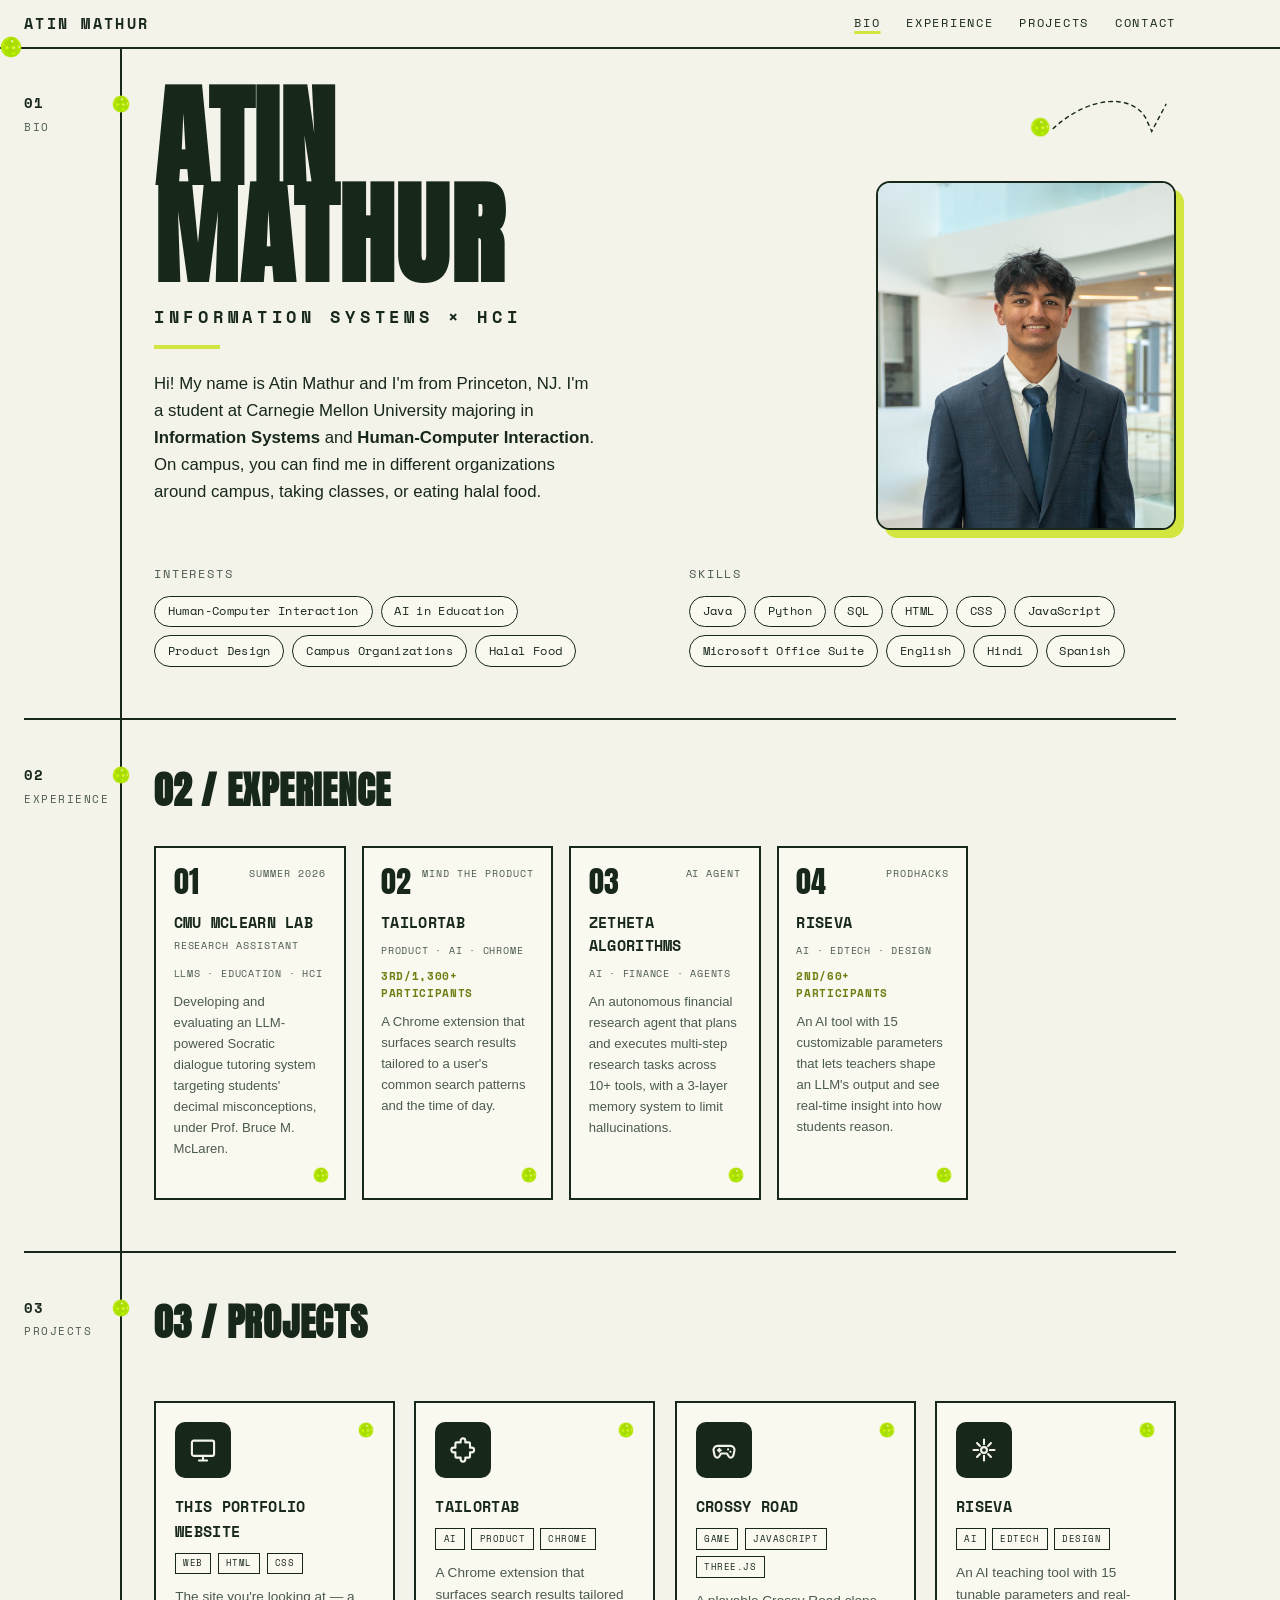
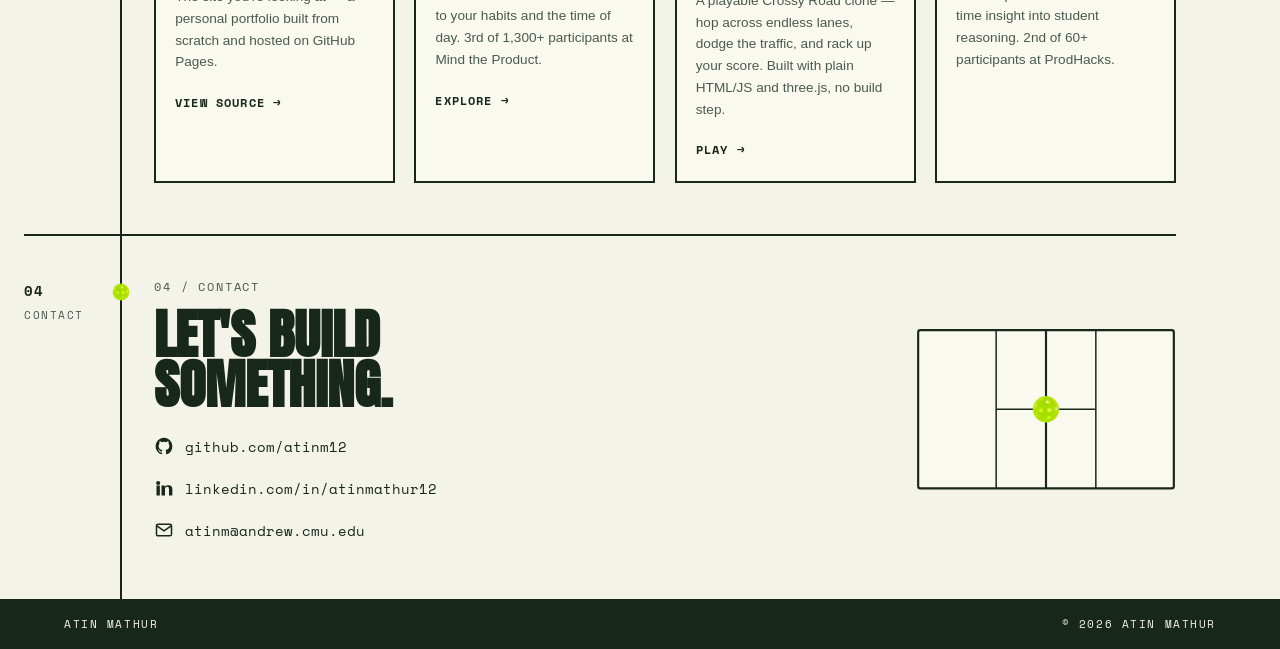
==== index.html @ fd349121 "Add Crossy Road game and link from portfolio Co-Authored-By: Claude Opus 4.8 <noreply@anthropic.com>" ====
<!DOCTYPE html>
<html lang="en">
<head>
<!-- used AI to develop the page structure; layout based on a design mockup provided by Atin Mathur -->
  <meta charset="UTF-8">
  <meta name="viewport" content="width=device-width, initial-scale=1.0">
  <title>Atin Mathur</title>
  <!-- Fonts (Google Fonts) with system fallbacks; styling lives in style.css -->
  <link rel="preconnect" href="https://fonts.googleapis.com">
  <link rel="preconnect" href="https://fonts.gstatic.com" crossorigin>
  <link href="https://fonts.googleapis.com/css2?family=Anton&family=Space+Mono:wght@400;700&display=swap" rel="stylesheet">
  <link rel="stylesheet" href="style.css">
</head>
<body>

  <!-- ===== Top bar ===== -->
  <!-- used AI to build the top bar; AM monogram drawn as inline SVG -->
  <header class="topbar">
    <!-- used AI to add a pickleball that continuously bounces across the top bar -->
    <span class="bounce-track" aria-hidden="true"><span class="bounce-hop"><span class="bounce-ball"></span></span></span>
    <div class="topbar-inner">
      <a class="brand" href="#bio">
        <span class="wordmark">ATIN MATHUR</span>
      </a>
      <nav class="topnav" aria-label="Primary">
        <a href="#bio">BIO</a>
        <a href="#experience">EXPERIENCE</a>
        <a href="#projects">PROJECTS</a>
        <a href="#contact">CONTACT</a>
      </nav>
    </div>
  </header>

  <div class="wrap">

    <!-- ===== 01 · Bio ===== -->
    <!-- used AI to build the Bio/hero section; bio text written by Atin Mathur -->
    <section class="sec" id="bio">
      <div class="rail">
        <div class="rnum">01</div>
        <div class="rlbl">BIO</div>
        <span class="pb pb-rail rdot" aria-hidden="true"></span>
      </div>
      <div class="body">
        <div class="hero">
          <div class="hero-text">
            <h1 class="hero-name">Atin<br>Mathur</h1>
            <p class="hero-sub">Information Systems &times; HCI</p>
            <div class="hero-underline"></div>
            <p class="hero-lead">Hi! My name is Atin Mathur and I'm from Princeton, NJ. I'm a student at Carnegie Mellon University majoring in <strong>Information Systems</strong> and <strong>Human-Computer Interaction</strong>. On campus, you can find me in different organizations around campus, taking classes, or eating halal food.</p>
          </div>

          <div class="hero-media">
            <!-- Decorative pickleball + dashed bounce arc (no label), pointing toward the headshot -->
            <div class="hero-deco" aria-hidden="true">
              <svg viewBox="0 0 210 96" fill="none" xmlns="http://www.w3.org/2000/svg">
                <image href="pickleball.png" x="6" y="38" width="28" height="28"/>
                <path d="M38 54 C 90 6, 150 6, 168 40 L176 58 L196 20" stroke="#17281a" stroke-width="2" stroke-dasharray="5 6" stroke-linecap="round" fill="none"/>
              </svg>
            </div>
            <!-- Headshot: save the photo as headshot.png in the repo root (next to index.html) -->
            <img class="headshot" src="headshot.png" alt="Atin Mathur" width="1022" height="1192">
          </div>
        </div>

        <!-- used AI to build the Interests & Skills chip groups; interests inferred from bio, skills provided by Atin Mathur -->
        <div class="about-extra">
          <div class="about-group">
            <p class="about-label">Interests</p>
            <ul class="chips">
              <li>Human-Computer Interaction</li>
              <li>AI in Education</li>
              <li>Product Design</li>
              <li>Campus Organizations</li>
              <li>Halal Food</li>
            </ul>
          </div>
          <div class="about-group">
            <p class="about-label">Skills</p>
            <ul class="chips">
              <li>Java</li>
              <li>Python</li>
              <li>SQL</li>
              <li>HTML</li>
              <li>CSS</li>
              <li>JavaScript</li>
              <li>Microsoft Office Suite</li>
              <li>English</li>
              <li>Hindi</li>
              <li>Spanish</li>
            </ul>
          </div>
        </div>
      </div>
    </section>

    <!-- ===== 02 · Experience ===== -->
    <!-- used AI to build the experience cards; experience descriptions written by Atin Mathur -->
    <section class="sec" id="experience">
      <div class="rail">
        <div class="rnum">02</div>
        <div class="rlbl">EXPERIENCE</div>
        <span class="pb pb-rail rdot" aria-hidden="true"></span>
      </div>
      <div class="body">
        <h2 class="h-sec">02 / Experience</h2>
        <div class="exp-grid">

          <article class="exp-card">
            <div class="exp-top">
              <span class="exp-num">01</span>
              <span class="exp-kicker">Summer 2026</span>
            </div>
            <h3 class="exp-title">CMU McLearn Lab</h3>
            <p class="exp-role">Research Assistant</p>
            <p class="exp-tags">LLMs &middot; Education &middot; HCI</p>
            <p class="exp-desc">Developing and evaluating an LLM-powered Socratic dialogue tutoring system targeting students' decimal misconceptions, under Prof. Bruce M. McLaren.</p>
            <span class="pb pb-card" aria-hidden="true"></span>
          </article>

          <article class="exp-card">
            <div class="exp-top">
              <span class="exp-num">02</span>
              <span class="exp-kicker">Mind the Product</span>
            </div>
            <h3 class="exp-title">TailorTab</h3>
            <p class="exp-tags">Product &middot; AI &middot; Chrome</p>
            <p class="exp-hot">3rd/1,300+ participants</p>
            <p class="exp-desc">A Chrome extension that surfaces search results tailored to a user's common search patterns and the time of day.</p>
            <span class="pb pb-card" aria-hidden="true"></span>
          </article>

          <article class="exp-card">
            <div class="exp-top">
              <span class="exp-num">03</span>
              <span class="exp-kicker">AI Agent</span>
            </div>
            <h3 class="exp-title">Zetheta Algorithms</h3>
            <p class="exp-tags">AI &middot; Finance &middot; Agents</p>
            <p class="exp-desc">An autonomous financial research agent that plans and executes multi-step research tasks across 10+ tools, with a 3-layer memory system to limit hallucinations.</p>
            <span class="pb pb-card" aria-hidden="true"></span>
          </article>

          <article class="exp-card">
            <div class="exp-top">
              <span class="exp-num">04</span>
              <span class="exp-kicker">ProdHacks</span>
            </div>
            <h3 class="exp-title">Riseva</h3>
            <p class="exp-tags">AI &middot; EdTech &middot; Design</p>
            <p class="exp-hot">2nd/60+ participants</p>
            <p class="exp-desc">An AI tool with 15 customizable parameters that lets teachers shape an LLM's output and see real-time insight into how students reason.</p>
            <span class="pb pb-card" aria-hidden="true"></span>
          </article>

        </div>
      </div>
    </section>

    <!-- ===== 03 · Projects ===== -->
    <!-- used AI to build the projects section; icons are placeholder inline SVGs -->
    <section class="sec" id="projects">
      <div class="rail">
        <div class="rnum">03</div>
        <div class="rlbl">PROJECTS</div>
        <span class="pb pb-rail rdot" aria-hidden="true"></span>
      </div>
      <div class="body">
        <div class="proj-head">
          <h2 class="h-sec">03 / Projects</h2>
        </div>
        <div class="proj-grid">

          <article class="proj-card">
            <div class="proj-icon" aria-hidden="true">
              <!-- monitor / web icon -->
              <svg viewBox="0 0 24 24" fill="none" stroke="currentColor" stroke-width="1.8" stroke-linecap="round" stroke-linejoin="round"><rect x="2.5" y="4" width="19" height="13" rx="1.5"/><path d="M8.5 21h7M12 17v4"/></svg>
            </div>
            <span class="pb pb-card" aria-hidden="true"></span>
            <h3 class="proj-title">This Portfolio Website</h3>
            <div class="proj-tags"><span>Web</span><span>HTML</span><span>CSS</span></div>
            <p class="proj-desc">The site you're looking at &mdash; a personal portfolio built from scratch and hosted on GitHub Pages.</p>
            <a class="proj-link" href="https://github.com/atinm12/atinm12.github.io" target="_blank" rel="noopener">View source &rarr;</a>
          </article>

          <article class="proj-card">
            <div class="proj-icon" aria-hidden="true">
              <!-- puzzle / extension icon -->
              <svg viewBox="0 0 24 24" fill="none" stroke="currentColor" stroke-width="1.8" stroke-linecap="round" stroke-linejoin="round"><path d="M10 4a2 2 0 1 1 4 0v1.5h3a1 1 0 0 1 1 1V10h1.5a2 2 0 1 1 0 4H18v3.5a1 1 0 0 1-1 1H14V20a2 2 0 1 1-4 0v-1.5H6.5a1 1 0 0 1-1-1V14H4a2 2 0 1 1 0-4h1.5V6.5a1 1 0 0 1 1-1H10Z"/></svg>
            </div>
            <span class="pb pb-card" aria-hidden="true"></span>
            <h3 class="proj-title">TailorTab</h3>
            <div class="proj-tags"><span>AI</span><span>Product</span><span>Chrome</span></div>
            <p class="proj-desc">A Chrome extension that surfaces search results tailored to your habits and the time of day. 3rd of 1,300+ participants at Mind the Product.</p>
            <a class="proj-link" href="https://github.com/atinm12/TailorTab" target="_blank" rel="noopener">Explore &rarr;</a>
          </article>

          <article class="proj-card">
            <div class="proj-icon" aria-hidden="true">
              <!-- game controller icon -->
              <svg viewBox="0 0 24 24" fill="none" stroke="currentColor" stroke-width="1.8" stroke-linecap="round" stroke-linejoin="round"><path d="M6.5 8.5h11a3.5 3.5 0 0 1 3.4 4.3l-.9 4a2.2 2.2 0 0 1-3.9.8L14.5 15h-5l-1.6 2.6a2.2 2.2 0 0 1-3.9-.8l-.9-4A3.5 3.5 0 0 1 6.5 8.5Z"/><path d="M8 11v2.5M6.75 12.25h2.5M15.5 11.5h.01M17.5 13.5h.01"/></svg>
            </div>
            <span class="pb pb-card" aria-hidden="true"></span>
            <h3 class="proj-title">Crossy Road</h3>
            <div class="proj-tags"><span>Game</span><span>JavaScript</span><span>three.js</span></div>
            <p class="proj-desc">A playable Crossy Road clone &mdash; hop across endless lanes, dodge the traffic, and rack up your score. Built with plain HTML/JS and three.js, no build step.</p>
            <a class="proj-link" href="crossy-road/" target="_blank" rel="noopener">Play &rarr;</a>
          </article>

          <article class="proj-card">
            <div class="proj-icon" aria-hidden="true">
              <!-- spark / learning icon -->
              <svg viewBox="0 0 24 24" fill="none" stroke="currentColor" stroke-width="1.8" stroke-linecap="round" stroke-linejoin="round"><path d="M12 3v4M12 17v4M3 12h4M17 12h4M6 6l2.5 2.5M15.5 15.5 18 18M18 6l-2.5 2.5M8.5 15.5 6 18"/><circle cx="12" cy="12" r="2.5"/></svg>
            </div>
            <span class="pb pb-card" aria-hidden="true"></span>
            <h3 class="proj-title">Riseva</h3>
            <div class="proj-tags"><span>AI</span><span>EdTech</span><span>Design</span></div>
            <p class="proj-desc">An AI teaching tool with 15 tunable parameters and real-time insight into student reasoning. 2nd of 60+ participants at ProdHacks.</p>
          </article>

        </div>
      </div>
    </section>

    <!-- ===== 04 · Contact ===== -->
    <!-- used AI to build the contact section; update the LinkedIn link with your profile URL -->
    <section class="sec" id="contact">
      <div class="rail">
        <div class="rnum">04</div>
        <div class="rlbl">CONTACT</div>
        <span class="pb pb-rail rdot" aria-hidden="true"></span>
      </div>
      <div class="body">
        <div class="contact-wrap">
          <div class="contact-left">
            <p class="contact-eyebrow">04 / CONTACT</p>
            <h2 class="contact-h">Let's build<br>something.</h2>
            <ul class="contact-links">
              <li>
                <a href="https://github.com/atinm12" target="_blank" rel="noopener">
                  <svg viewBox="0 0 24 24" fill="currentColor" aria-hidden="true"><path d="M12 2C6.48 2 2 6.58 2 12.25c0 4.53 2.87 8.37 6.84 9.73.5.1.68-.22.68-.49l-.01-1.7c-2.78.62-3.37-1.37-3.37-1.37-.46-1.18-1.11-1.49-1.11-1.49-.9-.63.07-.62.07-.62 1 .07 1.53 1.05 1.53 1.05.89 1.56 2.34 1.11 2.91.85.09-.66.35-1.11.63-1.37-2.22-.26-4.56-1.14-4.56-5.06 0-1.12.39-2.03 1.03-2.75-.1-.26-.45-1.3.1-2.7 0 0 .84-.28 2.75 1.05a9.4 9.4 0 0 1 5 0c1.91-1.33 2.75-1.05 2.75-1.05.55 1.4.2 2.44.1 2.7.64.72 1.03 1.63 1.03 2.75 0 3.93-2.35 4.8-4.58 5.05.36.32.68.94.68 1.9l-.01 2.82c0 .27.18.6.69.49A10.26 10.26 0 0 0 22 12.25C22 6.58 17.52 2 12 2Z"/></svg>
                  github.com/atinm12
                </a>
              </li>
              <li>
                <a href="https://www.linkedin.com/in/atinmathur12/" target="_blank" rel="noopener">
                  <svg viewBox="0 0 24 24" fill="currentColor" aria-hidden="true"><path d="M4.98 3.5a2.5 2.5 0 1 1 0 5 2.5 2.5 0 0 1 0-5ZM3 9h4v12H3V9Zm6 0h3.8v1.65h.05c.53-1 1.83-2.05 3.76-2.05C20.7 8.6 22 10.3 22 13.4V21h-4v-6.75c0-1.61-.03-3.68-2.24-3.68-2.24 0-2.58 1.75-2.58 3.56V21H9V9Z"/></svg>
                  linkedin.com/in/atinmathur12
                </a>
              </li>
              <li>
                <a href="mailto:atinm@andrew.cmu.edu">
                  <svg viewBox="0 0 24 24" fill="none" stroke="currentColor" stroke-width="1.8" stroke-linecap="round" stroke-linejoin="round" aria-hidden="true"><rect x="3" y="5" width="18" height="14" rx="2"/><path d="m3.5 7 8.5 6 8.5-6"/></svg>
                  atinm@andrew.cmu.edu
                </a>
              </li>
            </ul>
          </div>

          <div class="court" aria-hidden="true">
            <!-- Decorative pickleball court -->
            <svg viewBox="0 0 240 150" fill="none" xmlns="http://www.w3.org/2000/svg">
              <rect x="2" y="2" width="236" height="146" rx="2" fill="#faf9f0" stroke="#17281a" stroke-width="2"/>
              <line x1="120" y1="2" x2="120" y2="148" stroke="#17281a" stroke-width="2"/>
              <line x1="74" y1="2" x2="74" y2="148" stroke="#17281a" stroke-width="1.4"/>
              <line x1="166" y1="2" x2="166" y2="148" stroke="#17281a" stroke-width="1.4"/>
              <line x1="74" y1="75" x2="166" y2="75" stroke="#17281a" stroke-width="1.4"/>
              <image href="pickleball.png" x="107" y="62" width="26" height="26"/>
            </svg>
          </div>
        </div>
      </div>
    </section>

  </div>

  <!-- Credits: page structure, styling, and layout developed with the help of AI (Claude),
       based on a design mockup provided by Atin Mathur. All bio and experience text written by
       Atin Mathur. Fonts: Anton & Space Mono via Google Fonts (SIL Open Font License).
       Photo/LinkedIn/project links are placeholders to be filled in. -->
  <footer class="site-footer">
    <div class="footer-inner">
      <span class="foot-mid">ATIN MATHUR</span>
      <span>&copy; 2026 ATIN MATHUR</span>
    </div>
  </footer>

  <!-- used AI: highlight the nav link for the section currently in view (scroll-spy) -->
  <script>
    (function () {
      var links = Array.prototype.slice.call(document.querySelectorAll('.topnav a'));
      var byId = {};
      var sections = [];
      links.forEach(function (a) {
        var id = a.getAttribute('href').replace('#', '');
        var section = id && document.getElementById(id);
        if (section) { byId[id] = a; sections.push(section); }
      });
      if (!sections.length) { return; }

      function update() {
        // Trigger line ~35% down the viewport; the active section is the last one
        // whose top has scrolled above that line.
        var line = window.innerHeight * 0.35;
        var currentId = sections[0].id;
        for (var i = 0; i < sections.length; i++) {
          if (sections[i].getBoundingClientRect().top <= line) { currentId = sections[i].id; }
        }
        // At the very bottom, the last section may never reach the line, so force it.
        if (window.innerHeight + window.scrollY >= document.documentElement.scrollHeight - 2) {
          currentId = sections[sections.length - 1].id;
        }
        links.forEach(function (a) { a.classList.remove('active'); });
        if (byId[currentId]) { byId[currentId].classList.add('active'); }
      }

      // Throttle scroll handling with requestAnimationFrame for smooth performance.
      var ticking = false;
      function onScroll() {
        if (!ticking) {
          window.requestAnimationFrame(function () { update(); ticking = false; });
          ticking = true;
        }
      }
      window.addEventListener('scroll', onScroll, { passive: true });
      window.addEventListener('resize', onScroll);
      update();
    })();
  </script>

</body>
</html>
---- style.css ----
/* used AI to build the editorial pickleball-themed styling for the page */

/* ---- Palette & fonts ---- */
:root {
  --paper: #f4f3e9;      /* cream background */
  --paper-2: #faf9f0;    /* card surface */
  --ink: #17281a;        /* dark green, near-black — text, borders, headings */
  --ink-2: #4a5a4d;      /* muted text */
  --ball: #d3e53f;       /* optic yellow-green — the pickleball */
  --ball-line: #b6cb2c;  /* ball edge */
  --hot: #6f7d12;        /* readable olive for highlight labels */
  --line-soft: #d8d9c8;
  --font-display: 'Anton', 'Oswald', 'Arial Narrow', sans-serif;
  --font-mono: 'Space Mono', ui-monospace, 'SFMono-Regular', Menlo, monospace;
  --font-body: -apple-system, BlinkMacSystemFont, 'Segoe UI', Roboto, Helvetica, Arial, sans-serif;
  --max-width: 1200px;
  --rail-w: 96px;        /* narrow left timeline column — numbers/line hug the left edge */
}

* { box-sizing: border-box; }

html {
  scroll-behavior: smooth;
  scroll-padding-top: 5rem; /* offset for the sticky nav */
}

body {
  margin: 0;
  font-family: var(--font-body);
  line-height: 1.6;
  color: var(--ink);
  background: var(--paper);
}

/* ---- Reusable pickleball (uses the pickleball.png photo with its white background removed) ---- */
/* used AI to swap the CSS-drawn pickleballs for the pickleball.png image */
.pb {
  display: inline-block;
  flex-shrink: 0;
  background-image: url("pickleball.png");
  background-size: contain;
  background-repeat: no-repeat;
  background-position: center;
}
.pb-nav  { width: 26px; height: 26px; }
.pb-rail { width: 18px; height: 18px; }
.pb-card { width: 16px; height: 16px; }

/* ---- Top bar ---- */
.topbar {
  position: sticky;
  top: 0;
  z-index: 20;
  background: var(--paper);
  border-bottom: 2px solid var(--ink);
}

/* used AI: pickleball that continuously bounces left <-> right across the top bar */
.bounce-track {
  position: absolute;
  left: 0;
  bottom: -11px;            /* rest centered on the nav's bottom line */
  width: 22px;
  height: 22px;
  z-index: 0;               /* behind the nav text so labels stay readable */
  pointer-events: none;
  animation: pb-travel 5.5s linear infinite alternate;
}
.bounce-hop {
  display: block;
  width: 100%;
  height: 100%;
  animation: pb-hop 0.85s infinite;
}
.bounce-ball {
  display: block;
  width: 100%;
  height: 100%;
  background: url("pickleball.png") center / contain no-repeat;
  animation: pb-spin 2.4s linear infinite;
}
@keyframes pb-travel {
  from { left: 0; }
  to   { left: calc(100% - 22px); }
}
@keyframes pb-hop {
  0%   { transform: translateY(0);     animation-timing-function: cubic-bezier(0.3, 0, 0.7, 0.35); }
  50%  { transform: translateY(-16px); animation-timing-function: cubic-bezier(0.3, 0.65, 0.7, 1); }
  100% { transform: translateY(0); }
}
@keyframes pb-spin {
  from { transform: rotate(0deg); }
  to   { transform: rotate(360deg); }
}
@media (prefers-reduced-motion: reduce) {
  .bounce-track { animation: none; left: auto; right: 1.5rem; }
  .bounce-hop, .bounce-ball { animation: none; }
}

.topbar-inner {
  position: relative;
  z-index: 1;              /* nav content sits above the bouncing ball */
  max-width: var(--max-width);
  margin: 0; /* left-aligned so the layout hugs the left edge */
  padding: 0.7rem 1.5rem;
  display: flex;
  align-items: center;
  justify-content: space-between;
  gap: 1rem;
  flex-wrap: wrap;
}
.brand {
  display: flex;
  align-items: center;
  gap: 0.7rem;
  text-decoration: none;
  color: var(--ink);
}
.brand .mark { width: 40px; height: 34px; color: var(--ink); }
.brand .wordmark {
  font-family: var(--font-mono);
  font-weight: 700;
  letter-spacing: 0.16em;
  font-size: 0.95rem;
}
.topnav {
  display: flex;
  align-items: center;
  gap: 1.6rem;
  flex-wrap: wrap;
}
.topnav a {
  font-family: var(--font-mono);
  font-size: 0.78rem;
  letter-spacing: 0.14em;
  text-decoration: none;
  color: var(--ink);
}
.topnav a:hover {
  text-decoration: underline;
  text-decoration-color: var(--ball-line);
  text-decoration-thickness: 3px;
  text-underline-offset: 4px;
}
/* used AI: active-section highlight, toggled by the IntersectionObserver script */
.topnav a.active {
  color: var(--ink);
  text-decoration: underline;
  text-decoration-color: var(--ball);
  text-decoration-thickness: 3px;
  text-underline-offset: 4px;
}

/* ---- Section / timeline layout ---- */
/* used AI to left-align the layout so the timeline menu hugs the left edge */
.wrap { max-width: var(--max-width); margin: 0; padding: 0 1.5rem; }
/* used AI to widen the left timeline rail so the menu/line sits further right */
.sec {
  display: grid;
  grid-template-columns: var(--rail-w) 1fr;
}
.sec + .sec { border-top: 2px solid var(--ink); } /* full-width horizontal rule between sections */

.rail {
  position: relative;
  padding-top: 2.8rem;
}
.rail .rnum {
  font-family: var(--font-mono);
  font-weight: 700;
  font-size: 0.85rem;
  letter-spacing: 0.05em;
}
.rail .rlbl {
  font-family: var(--font-mono);
  font-size: 0.68rem;
  letter-spacing: 0.14em;
  color: var(--ink-2);
  margin-top: 0.25rem;
}
.rail .rdot {
  position: absolute;
  top: 2.9rem;
  right: -10px;
  z-index: 2;
}

.body {
  border-left: 2px solid var(--ink);
  padding: 2.6rem 0 3.2rem 2rem;
  position: relative;
  min-width: 0;
}

/* ---- Hero (Bio) ---- */
/* used AI to lay out the hero as text + headshot columns */
.hero {
  display: flex;
  gap: 2.5rem;
  align-items: flex-start;
  justify-content: space-between;
  flex-wrap: wrap;
}
.hero-text { flex: 1 1 380px; min-width: 0; }
.hero-media {
  flex: 0 0 300px;
  max-width: 300px;
  display: flex;
  flex-direction: column;
  align-items: flex-end;
}
.headshot {
  width: 100%;
  height: auto;
  display: block;
  border: 2px solid var(--ink);
  border-radius: 14px;
  background: var(--paper-2);
  box-shadow: 8px 8px 0 var(--ball); /* offset pickleball-yellow accent */
}
.hero-name {
  font-family: var(--font-display);
  text-transform: uppercase;
  font-size: clamp(3.2rem, 11vw, 7rem);
  line-height: 0.86;
  letter-spacing: 0.01em;
  margin: 0;
}
.hero-sub {
  font-family: var(--font-mono);
  font-weight: 700;
  letter-spacing: 0.28em;
  font-size: clamp(0.78rem, 2.2vw, 1.05rem);
  margin: 1.3rem 0 0;
  text-transform: uppercase;
}
.hero-underline {
  width: 66px;
  height: 4px;
  background: var(--ball);
  margin: 0.9rem 0 1.4rem;
}
.hero-lead {
  font-size: 1.05rem;
  max-width: 48ch;
  margin: 0;
}
.hero-lead strong { font-weight: 700; }
.hero-deco {
  width: 150px;
  margin-bottom: 0.9rem;
  pointer-events: none;
}
.hero-deco svg { width: 100%; height: auto; }

/* ---- About extras: Interests / Skills chip groups ---- */
/* used AI to style the Interests/Skills chip groups */
.about-extra {
  display: flex;
  flex-wrap: wrap;
  gap: 2rem 3rem;
  margin-top: 2.2rem;
}
.about-group { flex: 1 1 240px; }
.about-label {
  font-family: var(--font-mono);
  font-size: 0.72rem;
  letter-spacing: 0.16em;
  text-transform: uppercase;
  color: var(--ink-2);
  margin: 0 0 0.75rem;
}
.chips {
  list-style: none;
  display: flex;
  flex-wrap: wrap;
  gap: 0.5rem;
  padding: 0;
  margin: 0;
}
.chips li {
  font-family: var(--font-mono);
  font-size: 0.72rem;
  letter-spacing: 0.03em;
  padding: 0.35rem 0.8rem;
  border: 1.5px solid var(--ink);
  border-radius: 999px;
  background: var(--paper-2);
}

/* ---- Section headings ---- */
.h-sec {
  font-family: var(--font-display);
  text-transform: uppercase;
  font-size: clamp(1.6rem, 4.5vw, 2.3rem);
  letter-spacing: 0.02em;
  margin: 0 0 1.6rem;
}

/* ---- Experience cards ---- */
.exp-grid {
  display: grid;
  grid-template-columns: repeat(auto-fill, minmax(190px, 1fr));
  gap: 1rem;
}
.exp-card {
  border: 2px solid var(--ink);
  background: var(--paper-2);
  padding: 1.1rem 1.1rem 2.4rem;
  position: relative;
  display: flex;
  flex-direction: column;
}
.exp-top {
  display: flex;
  justify-content: space-between;
  align-items: flex-start;
  gap: 0.5rem;
}
.exp-num {
  font-family: var(--font-display);
  font-size: 1.9rem;
  line-height: 1;
}
.exp-kicker {
  font-family: var(--font-mono);
  font-size: 0.6rem;
  letter-spacing: 0.1em;
  color: var(--ink-2);
  text-transform: uppercase;
  text-align: right;
}
.exp-kicker.hot { color: var(--hot); font-weight: 700; }
.exp-title {
  font-family: var(--font-mono);
  font-weight: 700;
  text-transform: uppercase;
  font-size: 0.92rem;
  letter-spacing: 0.02em;
  margin: 0.9rem 0 0.25rem;
}
.exp-role {
  font-family: var(--font-mono);
  font-size: 0.6rem;
  letter-spacing: 0.1em;
  text-transform: uppercase;
  color: var(--ink-2);
  margin: 0 0 0.5rem;
}
.exp-tags {
  font-family: var(--font-mono);
  font-size: 0.6rem;
  letter-spacing: 0.08em;
  text-transform: uppercase;
  color: var(--ink-2);
  margin: 0.3rem 0 0.6rem;
}
.exp-hot {
  font-family: var(--font-mono);
  font-weight: 700;
  font-size: 0.66rem;
  letter-spacing: 0.06em;
  color: var(--hot);
  text-transform: uppercase;
  margin: 0 0 0.6rem;
}
.exp-desc {
  font-size: 0.82rem;
  color: var(--ink-2);
  margin: 0;
}
.exp-card .pb-card {
  position: absolute;
  right: 0.9rem;
  bottom: 0.9rem;
}

/* ---- Projects ---- */
.proj-head {
  display: flex;
  justify-content: space-between;
  align-items: baseline;
  gap: 1rem;
  flex-wrap: wrap;
}
.proj-all {
  font-family: var(--font-mono);
  font-size: 0.72rem;
  letter-spacing: 0.12em;
  text-transform: uppercase;
  text-decoration: none;
  color: var(--ink);
}
.proj-all:hover { text-decoration: underline; text-decoration-color: var(--ball-line); }
.proj-grid {
  display: grid;
  grid-template-columns: repeat(auto-fit, minmax(230px, 1fr));
  gap: 1.2rem;
  margin-top: 1.4rem;
}
.proj-card {
  border: 2px solid var(--ink);
  background: var(--paper-2);
  padding: 1.2rem;
  position: relative;
}
.proj-icon {
  width: 56px;
  height: 56px;
  background: var(--ink);
  border-radius: 10px;
  display: flex;
  align-items: center;
  justify-content: center;
  color: var(--paper);
}
.proj-icon svg { width: 28px; height: 28px; }
.proj-card .pb-card {
  position: absolute;
  top: 1.2rem;
  right: 1.2rem;
}
.proj-title {
  font-family: var(--font-mono);
  font-weight: 700;
  text-transform: uppercase;
  font-size: 0.95rem;
  letter-spacing: 0.02em;
  margin: 1rem 0 0.6rem;
}
.proj-tags {
  display: flex;
  gap: 0.4rem;
  flex-wrap: wrap;
  margin-bottom: 0.75rem;
}
.proj-tags span {
  font-family: var(--font-mono);
  font-size: 0.58rem;
  letter-spacing: 0.06em;
  text-transform: uppercase;
  border: 1.5px solid var(--ink);
  padding: 0.15rem 0.45rem;
}
.proj-desc {
  font-size: 0.85rem;
  color: var(--ink-2);
  margin: 0 0 1rem;
}
.proj-link {
  font-family: var(--font-mono);
  font-weight: 700;
  font-size: 0.72rem;
  letter-spacing: 0.1em;
  text-transform: uppercase;
  text-decoration: none;
  color: var(--ink);
}
.proj-link:hover { text-decoration: underline; text-decoration-color: var(--ball-line); text-underline-offset: 3px; }

/* ---- Contact ---- */
.contact-wrap {
  display: flex;
  gap: 2.5rem;
  flex-wrap: wrap;
  justify-content: space-between;
  align-items: center;
}
.contact-left { flex: 1 1 300px; }
.contact-eyebrow {
  font-family: var(--font-mono);
  font-size: 0.72rem;
  letter-spacing: 0.16em;
  color: var(--ink-2);
  margin: 0 0 0.8rem;
}
.contact-h {
  font-family: var(--font-display);
  text-transform: uppercase;
  font-size: clamp(2.2rem, 7vw, 3.4rem);
  line-height: 0.92;
  margin: 0 0 1.6rem;
}
.contact-links {
  list-style: none;
  padding: 0;
  margin: 0;
  display: flex;
  flex-direction: column;
  gap: 0.8rem;
}
.contact-links a {
  display: inline-flex;
  align-items: center;
  gap: 0.7rem;
  font-family: var(--font-mono);
  font-size: 0.9rem;
  text-decoration: none;
  color: var(--ink);
}
.contact-links a:hover { color: var(--hot); }
.contact-links svg { width: 20px; height: 20px; flex-shrink: 0; }
.court { flex: 0 0 auto; }
.court svg { width: 260px; max-width: 100%; height: auto; }

/* ---- Footer ---- */
.site-footer {
  background: var(--ink);
  color: var(--paper);
  margin-top: 0;
}
.footer-inner {
  max-width: var(--max-width);
  margin: 0 auto;
  padding: 1rem 1.5rem;
  display: flex;
  align-items: center;
  justify-content: space-between;
  gap: 1rem;
  flex-wrap: wrap;
  font-family: var(--font-mono);
  font-size: 0.7rem;
  letter-spacing: 0.14em;
}
.footer-inner .mark { width: 36px; height: 30px; color: var(--paper); }
.footer-inner .foot-mid { text-transform: uppercase; }

/* ---- Responsive ---- */
@media (max-width: 760px) {
  .sec { grid-template-columns: 1fr; }
  .rail {
    display: flex;
    align-items: center;
    gap: 0.6rem;
    padding-top: 1.8rem;
  }
  .rail .rlbl { margin-top: 0; }
  .rail .rdot { display: none; }
  .body {
    border-left: none;
    padding: 0.4rem 0 2.6rem;
  }
  .hero-deco { display: none; }
  .hero-media {
    flex: 1 1 auto;
    max-width: 260px;
    align-self: center;
    align-items: center;
    margin-top: 1.5rem;
  }
}
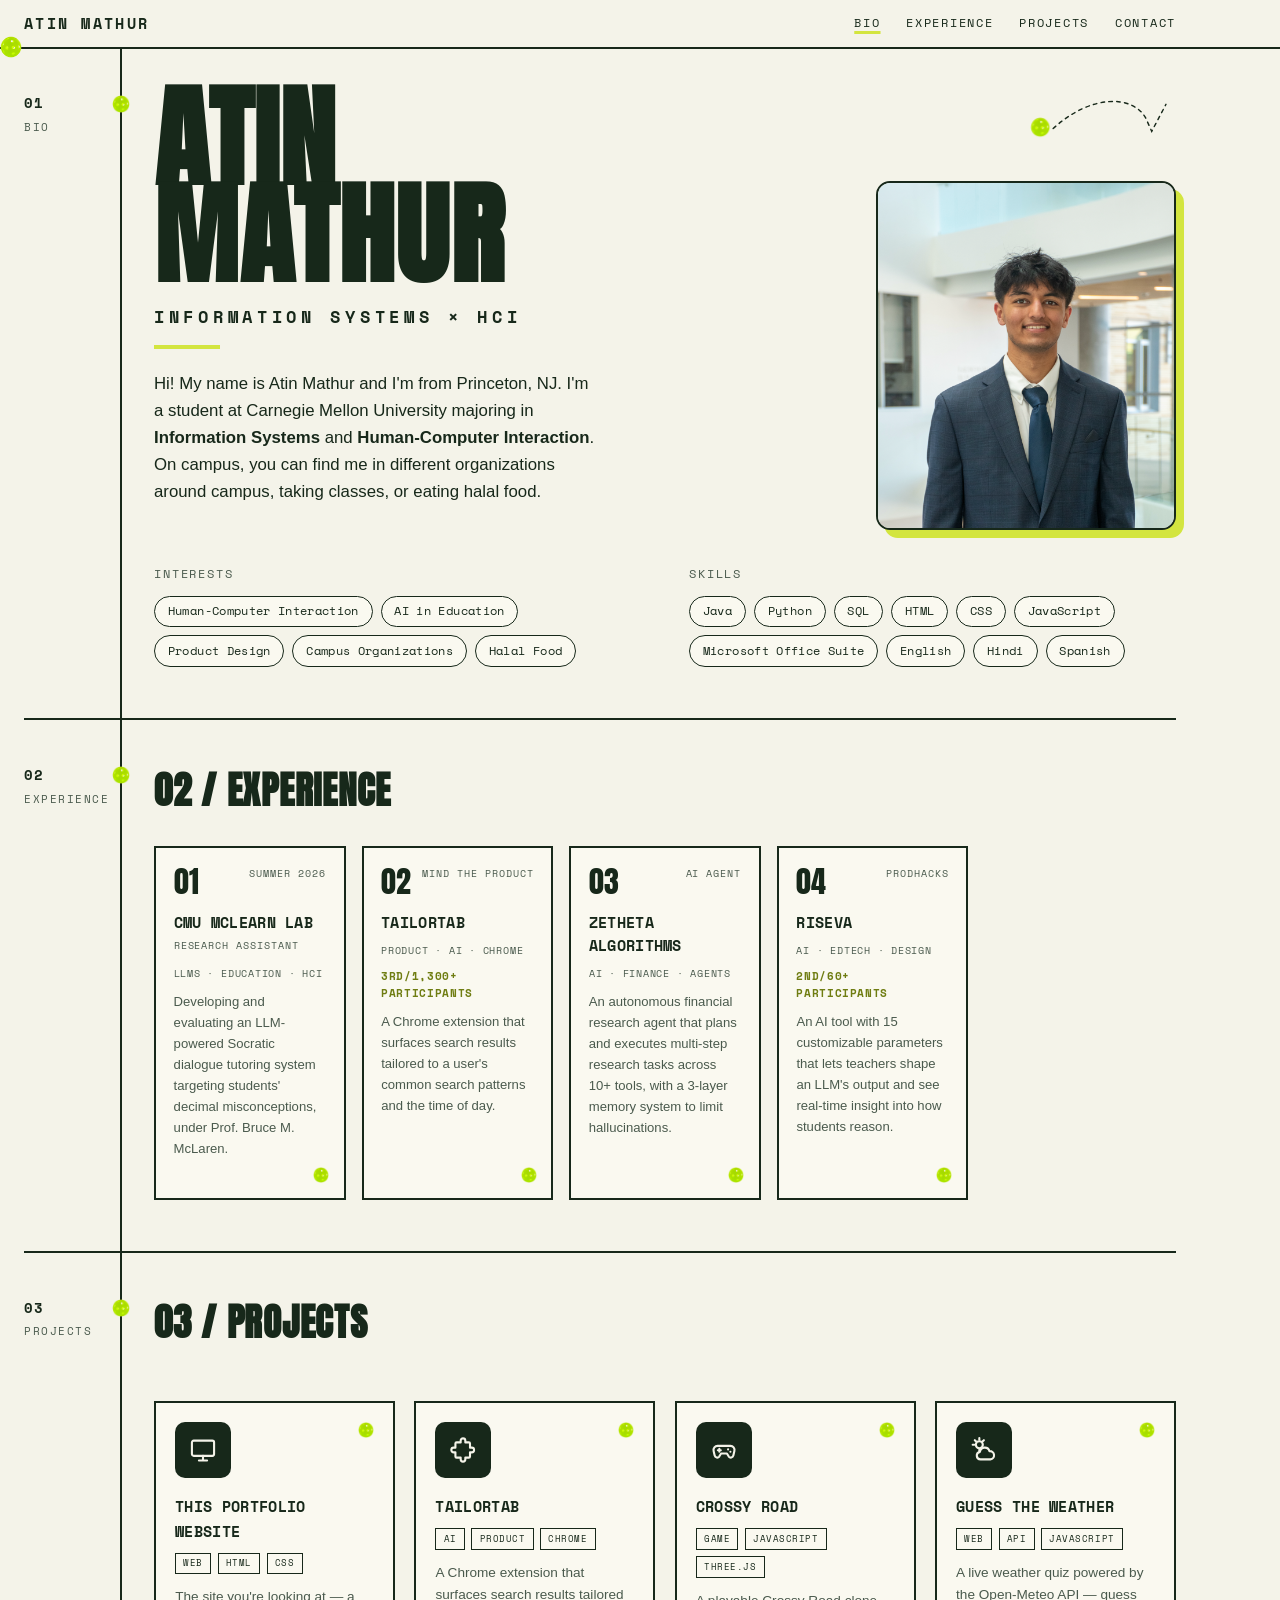
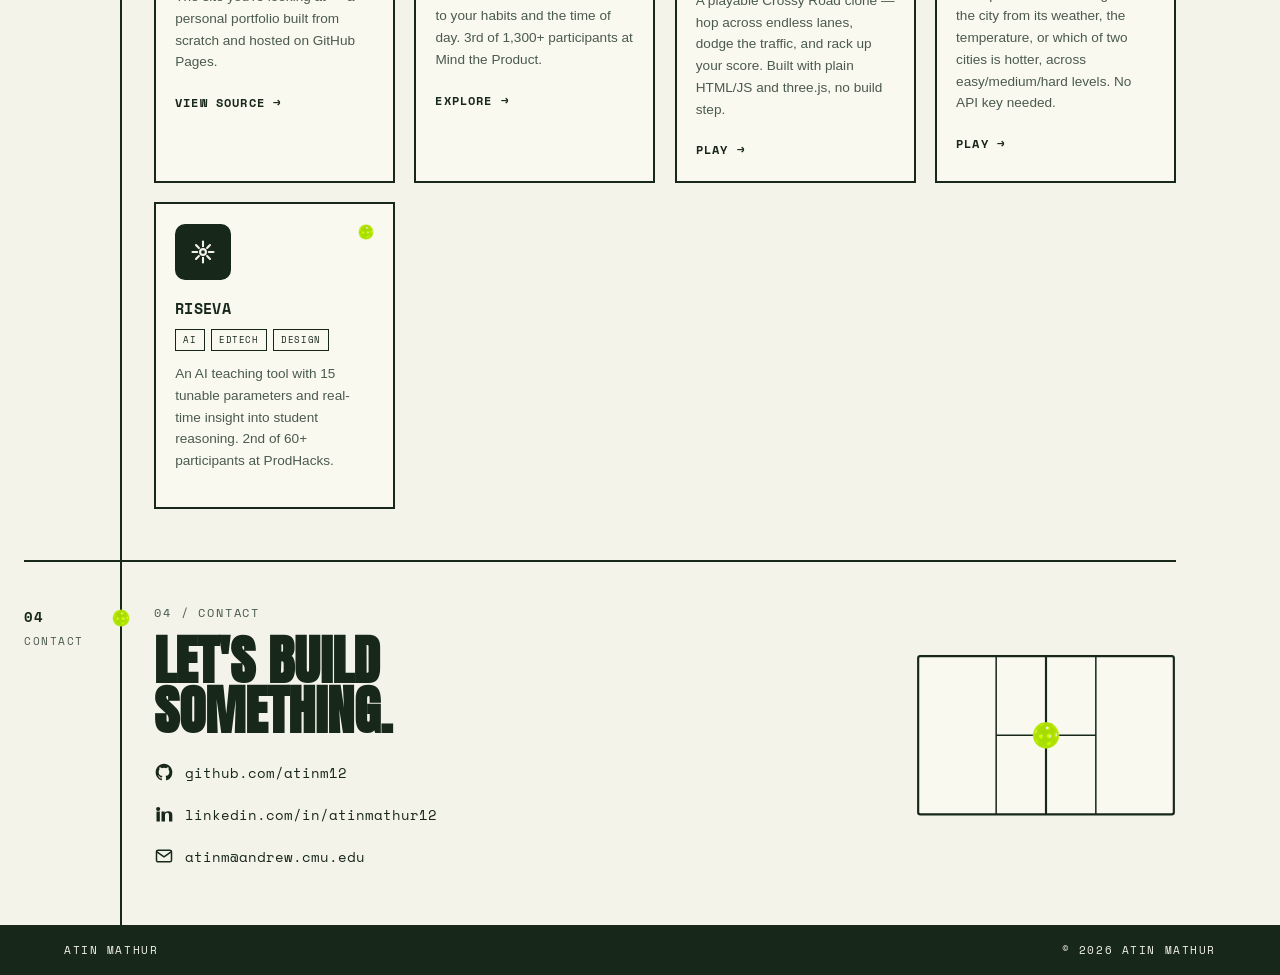
==== commit 66d3b155: "Add Guess the Weather project (Open-Meteo weather quiz) New projects card linking to a playable copy" ====
--- a/index.html
+++ b/index.html
@@ -205,6 +205,18 @@
             <div class="proj-tags"><span>Game</span><span>JavaScript</span><span>three.js</span></div>
             <p class="proj-desc">A playable Crossy Road clone &mdash; hop across endless lanes, dodge the traffic, and rack up your score. Built with plain HTML/JS and three.js, no build step.</p>
             <a class="proj-link" href="crossy-road/" target="_blank" rel="noopener">Play &rarr;</a>
+          </article>
+
+          <article class="proj-card">
+            <div class="proj-icon" aria-hidden="true">
+              <!-- sun-behind-cloud / weather icon -->
+              <svg viewBox="0 0 24 24" fill="none" stroke="currentColor" stroke-width="1.8" stroke-linecap="round" stroke-linejoin="round"><circle cx="8" cy="7.5" r="3"/><path d="M8 1.8v1.4M2.3 7.5h1.4M4.1 3.6l1 1M11.9 3.6l-1 1M8 13.2v-1.4"/><path d="M17.5 20H9a3.2 3.2 0 0 1-.5-6.36A4.2 4.2 0 0 1 16.7 13a3.5 3.5 0 0 1 .8 7Z"/></svg>
+            </div>
+            <span class="pb pb-card" aria-hidden="true"></span>
+            <h3 class="proj-title">Guess the Weather</h3>
+            <div class="proj-tags"><span>Web</span><span>API</span><span>JavaScript</span></div>
+            <p class="proj-desc">A live weather quiz powered by the Open-Meteo API &mdash; guess the city from its weather, the temperature, or which of two cities is hotter, across easy/medium/hard levels. No API key needed.</p>
+            <a class="proj-link" href="guess-the-weather/" target="_blank" rel="noopener">Play &rarr;</a>
           </article>
 
           <article class="proj-card">
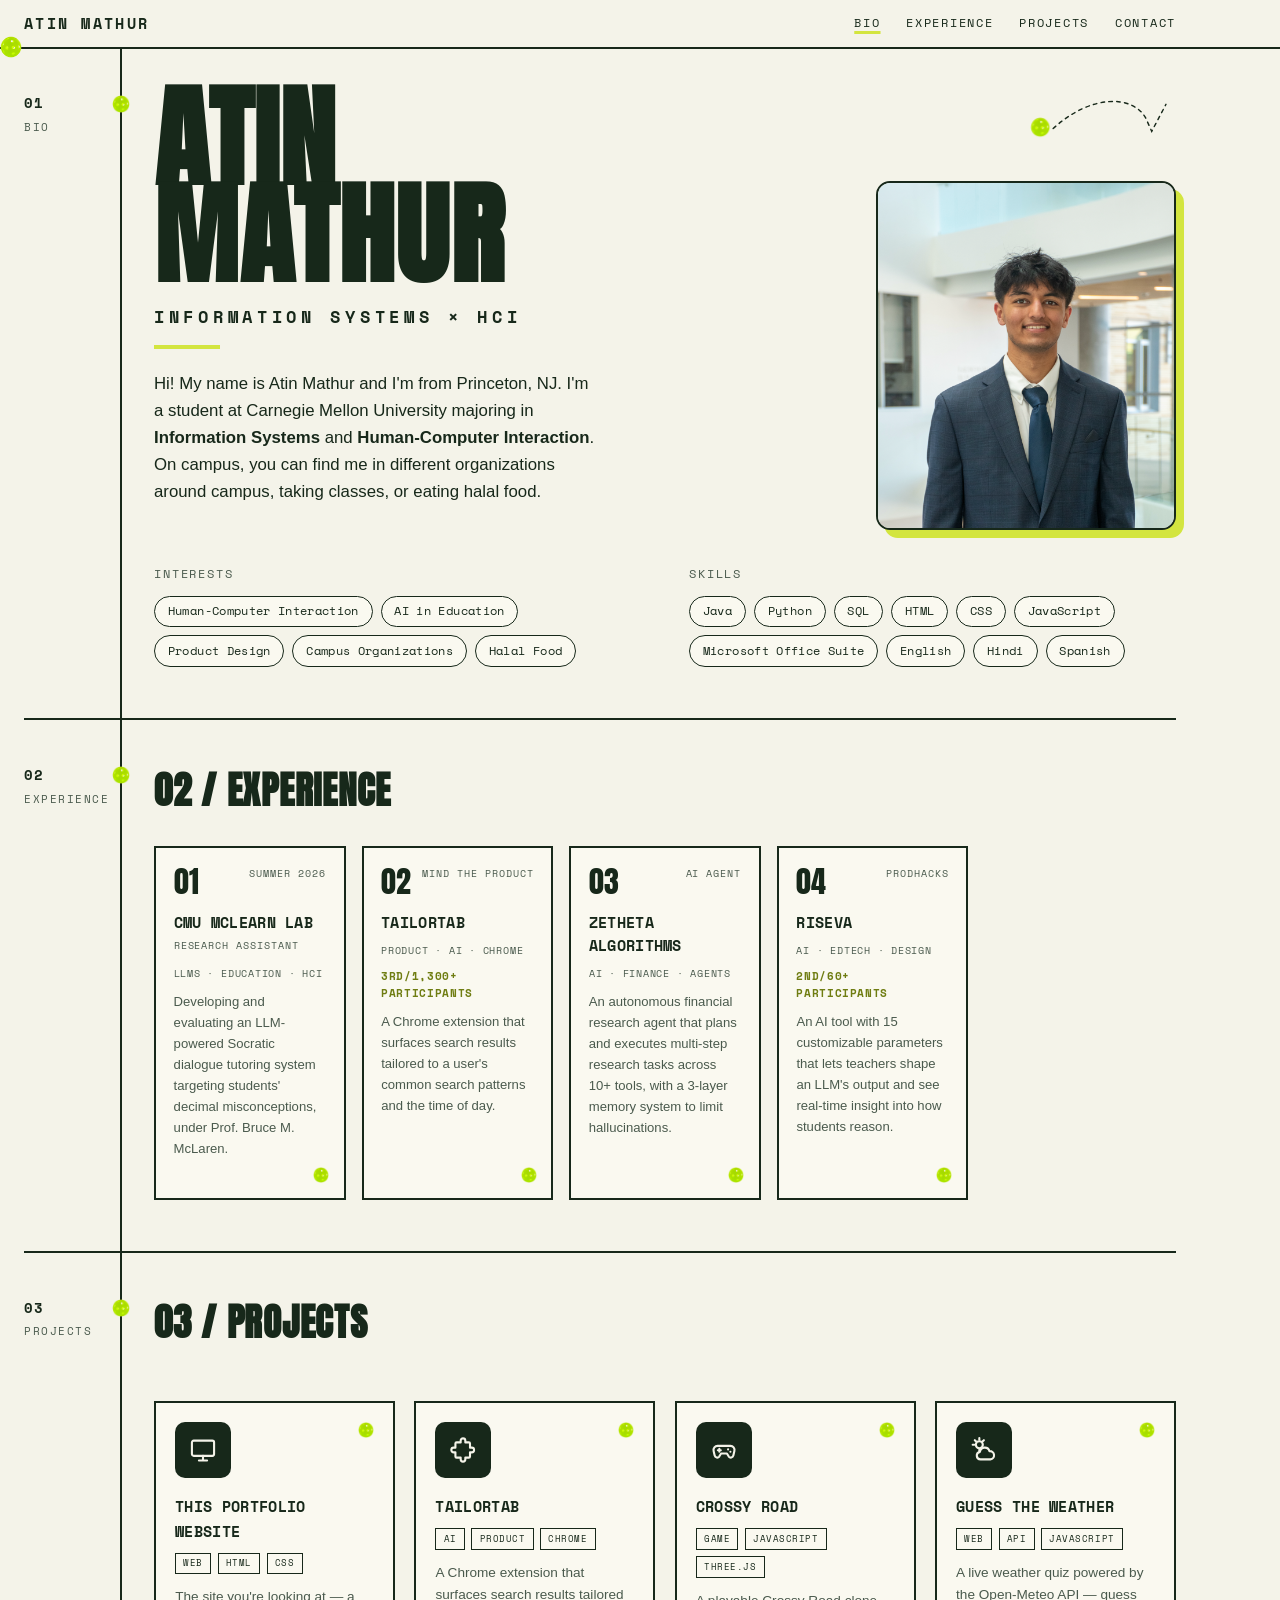
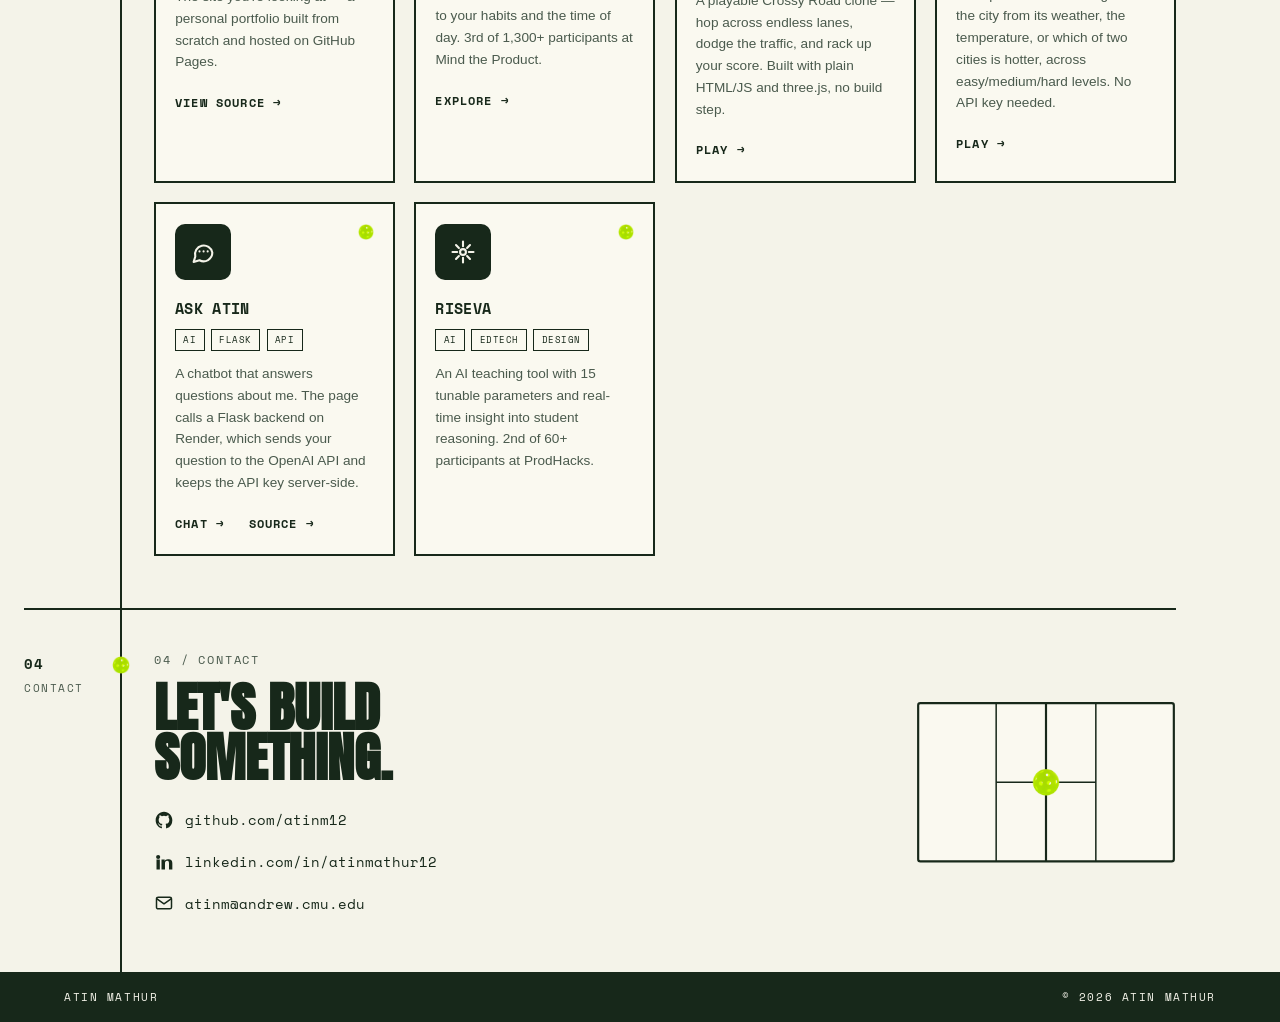
==== commit a416b8ac: "Add Ask Atin chatbot page and project card - ask-atin.html: chat frontend that calls the Flask backe" ====
--- a/index.html
+++ b/index.html
@@ -217,6 +217,19 @@
             <div class="proj-tags"><span>Web</span><span>API</span><span>JavaScript</span></div>
             <p class="proj-desc">A live weather quiz powered by the Open-Meteo API &mdash; guess the city from its weather, the temperature, or which of two cities is hotter, across easy/medium/hard levels. No API key needed.</p>
             <a class="proj-link" href="guess-the-weather/" target="_blank" rel="noopener">Play &rarr;</a>
+          </article>
+
+          <article class="proj-card">
+            <div class="proj-icon" aria-hidden="true">
+              <!-- chat bubble icon -->
+              <svg viewBox="0 0 24 24" fill="none" stroke="currentColor" stroke-width="1.8" stroke-linecap="round" stroke-linejoin="round"><path d="M20 12.5a7.5 7.5 0 0 1-11 6.6L4 20.5l1.4-4.6A7.5 7.5 0 1 1 20 12.5Z"/><path d="M9 11.5h.01M12.5 11.5h.01M16 11.5h.01"/></svg>
+            </div>
+            <span class="pb pb-card" aria-hidden="true"></span>
+            <h3 class="proj-title">Ask Atin</h3>
+            <div class="proj-tags"><span>AI</span><span>Flask</span><span>API</span></div>
+            <p class="proj-desc">A chatbot that answers questions about me. The page calls a Flask backend on Render, which sends your question to the OpenAI API and keeps the API key server-side.</p>
+            <a class="proj-link" href="ask-atin.html" target="_blank" rel="noopener">Chat &rarr;</a>
+            <a class="proj-link" href="https://github.com/atinm12/ask-atin-backend" target="_blank" rel="noopener">Source &rarr;</a>
           </article>
 
           <article class="proj-card">
--- a/style.css
+++ b/style.css
@@ -457,6 +457,7 @@
   color: var(--ink);
 }
 .proj-link:hover { text-decoration: underline; text-decoration-color: var(--ball-line); text-underline-offset: 3px; }
+.proj-link + .proj-link { margin-left: 1.25rem; }
 
 /* ---- Contact ---- */
 .contact-wrap {
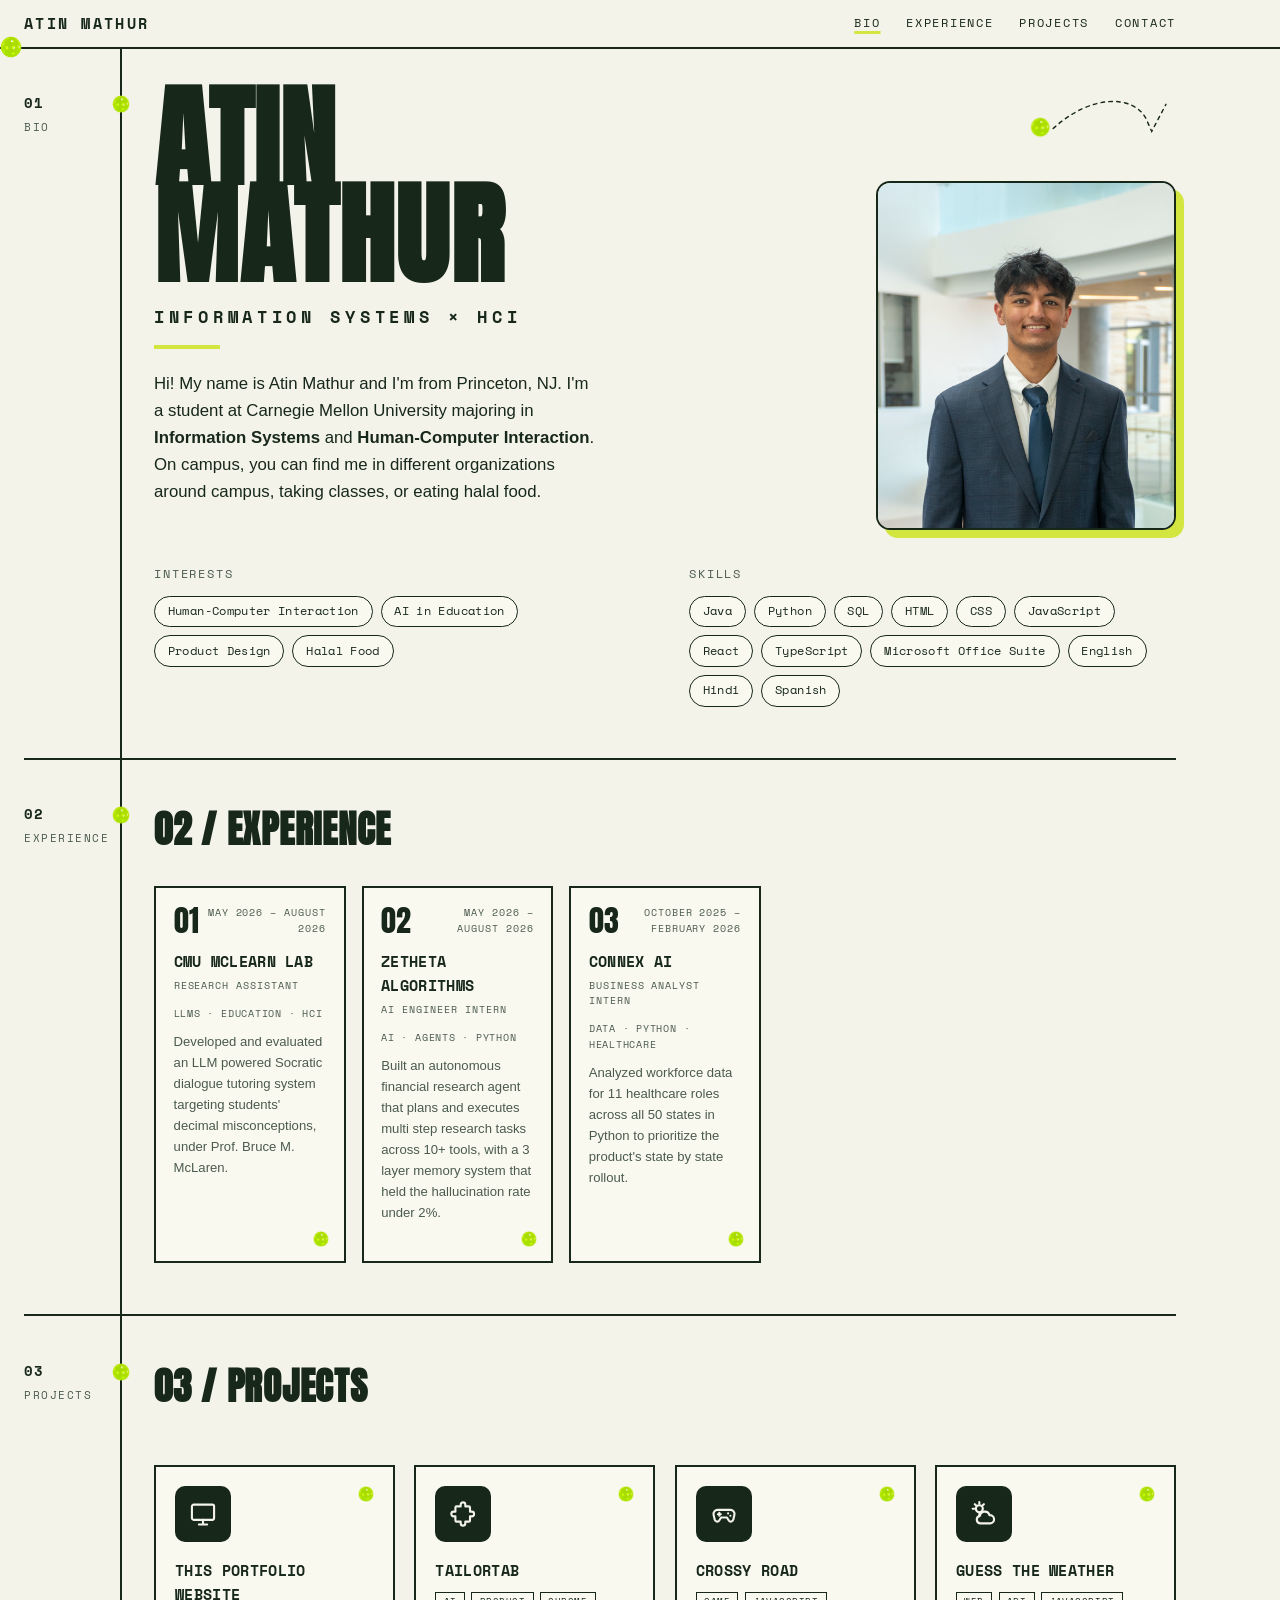
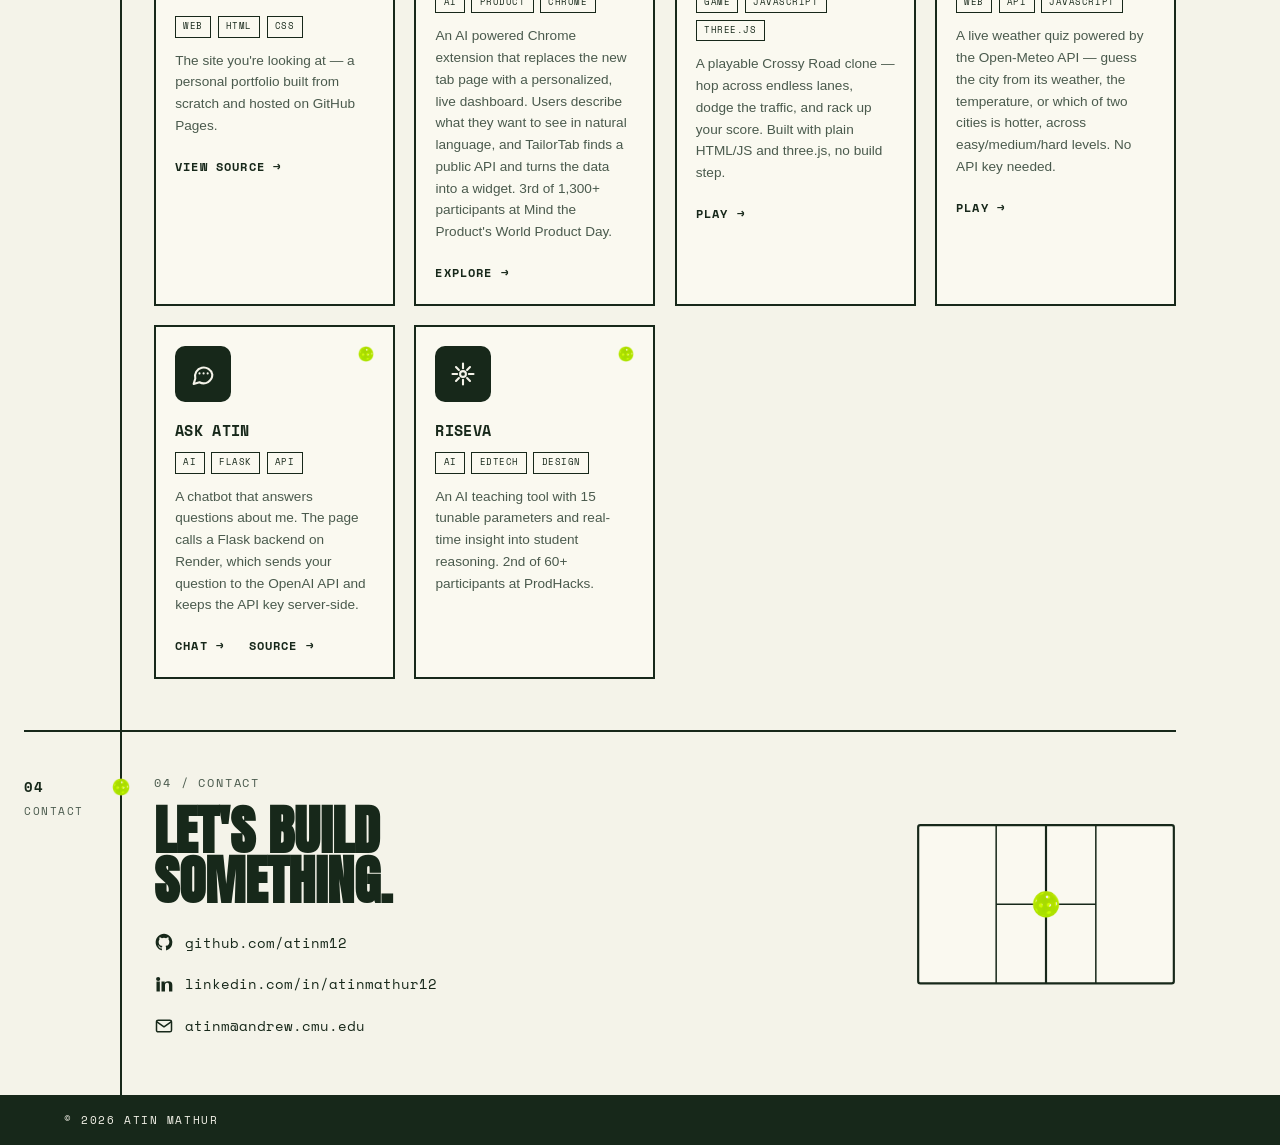
==== commit 1f9e44bb: "Update portfolio content: fix TailorTab, restructure experience, add skills Co-Authored-By: Claude O" ====
--- a/index.html
+++ b/index.html
@@ -71,7 +71,6 @@
               <li>Human-Computer Interaction</li>
               <li>AI in Education</li>
               <li>Product Design</li>
-              <li>Campus Organizations</li>
               <li>Halal Food</li>
             </ul>
           </div>
@@ -84,6 +83,8 @@
               <li>HTML</li>
               <li>CSS</li>
               <li>JavaScript</li>
+              <li>React</li>
+              <li>TypeScript</li>
               <li>Microsoft Office Suite</li>
               <li>English</li>
               <li>Hindi</li>
@@ -109,47 +110,36 @@
           <article class="exp-card">
             <div class="exp-top">
               <span class="exp-num">01</span>
-              <span class="exp-kicker">Summer 2026</span>
+              <span class="exp-kicker">May 2026 &ndash; August 2026</span>
             </div>
             <h3 class="exp-title">CMU McLearn Lab</h3>
             <p class="exp-role">Research Assistant</p>
             <p class="exp-tags">LLMs &middot; Education &middot; HCI</p>
-            <p class="exp-desc">Developing and evaluating an LLM-powered Socratic dialogue tutoring system targeting students' decimal misconceptions, under Prof. Bruce M. McLaren.</p>
+            <p class="exp-desc">Developed and evaluated an LLM powered Socratic dialogue tutoring system targeting students' decimal misconceptions, under Prof. Bruce M. McLaren.</p>
             <span class="pb pb-card" aria-hidden="true"></span>
           </article>
 
           <article class="exp-card">
             <div class="exp-top">
               <span class="exp-num">02</span>
-              <span class="exp-kicker">Mind the Product</span>
-            </div>
-            <h3 class="exp-title">TailorTab</h3>
-            <p class="exp-tags">Product &middot; AI &middot; Chrome</p>
-            <p class="exp-hot">3rd/1,300+ participants</p>
-            <p class="exp-desc">A Chrome extension that surfaces search results tailored to a user's common search patterns and the time of day.</p>
+              <span class="exp-kicker">May 2026 &ndash; August 2026</span>
+            </div>
+            <h3 class="exp-title">Zetheta Algorithms</h3>
+            <p class="exp-role">AI Engineer Intern</p>
+            <p class="exp-tags">AI &middot; Agents &middot; Python</p>
+            <p class="exp-desc">Built an autonomous financial research agent that plans and executes multi step research tasks across 10+ tools, with a 3 layer memory system that held the hallucination rate under 2%.</p>
             <span class="pb pb-card" aria-hidden="true"></span>
           </article>
 
           <article class="exp-card">
             <div class="exp-top">
               <span class="exp-num">03</span>
-              <span class="exp-kicker">AI Agent</span>
-            </div>
-            <h3 class="exp-title">Zetheta Algorithms</h3>
-            <p class="exp-tags">AI &middot; Finance &middot; Agents</p>
-            <p class="exp-desc">An autonomous financial research agent that plans and executes multi-step research tasks across 10+ tools, with a 3-layer memory system to limit hallucinations.</p>
-            <span class="pb pb-card" aria-hidden="true"></span>
-          </article>
-
-          <article class="exp-card">
-            <div class="exp-top">
-              <span class="exp-num">04</span>
-              <span class="exp-kicker">ProdHacks</span>
-            </div>
-            <h3 class="exp-title">Riseva</h3>
-            <p class="exp-tags">AI &middot; EdTech &middot; Design</p>
-            <p class="exp-hot">2nd/60+ participants</p>
-            <p class="exp-desc">An AI tool with 15 customizable parameters that lets teachers shape an LLM's output and see real-time insight into how students reason.</p>
+              <span class="exp-kicker">October 2025 &ndash; February 2026</span>
+            </div>
+            <h3 class="exp-title">Connex AI</h3>
+            <p class="exp-role">Business Analyst Intern</p>
+            <p class="exp-tags">Data &middot; Python &middot; Healthcare</p>
+            <p class="exp-desc">Analyzed workforce data for 11 healthcare roles across all 50 states in Python to prioritize the product's state by state rollout.</p>
             <span class="pb pb-card" aria-hidden="true"></span>
           </article>
 
@@ -191,7 +181,7 @@
             <span class="pb pb-card" aria-hidden="true"></span>
             <h3 class="proj-title">TailorTab</h3>
             <div class="proj-tags"><span>AI</span><span>Product</span><span>Chrome</span></div>
-            <p class="proj-desc">A Chrome extension that surfaces search results tailored to your habits and the time of day. 3rd of 1,300+ participants at Mind the Product.</p>
+            <p class="proj-desc">An AI powered Chrome extension that replaces the new tab page with a personalized, live dashboard. Users describe what they want to see in natural language, and TailorTab finds a public API and turns the data into a widget. 3rd of 1,300+ participants at Mind the Product's World Product Day.</p>
             <a class="proj-link" href="https://github.com/atinm12/TailorTab" target="_blank" rel="noopener">Explore &rarr;</a>
           </article>
 
@@ -305,7 +295,6 @@
        Photo/LinkedIn/project links are placeholders to be filled in. -->
   <footer class="site-footer">
     <div class="footer-inner">
-      <span class="foot-mid">ATIN MATHUR</span>
       <span>&copy; 2026 ATIN MATHUR</span>
     </div>
   </footer>
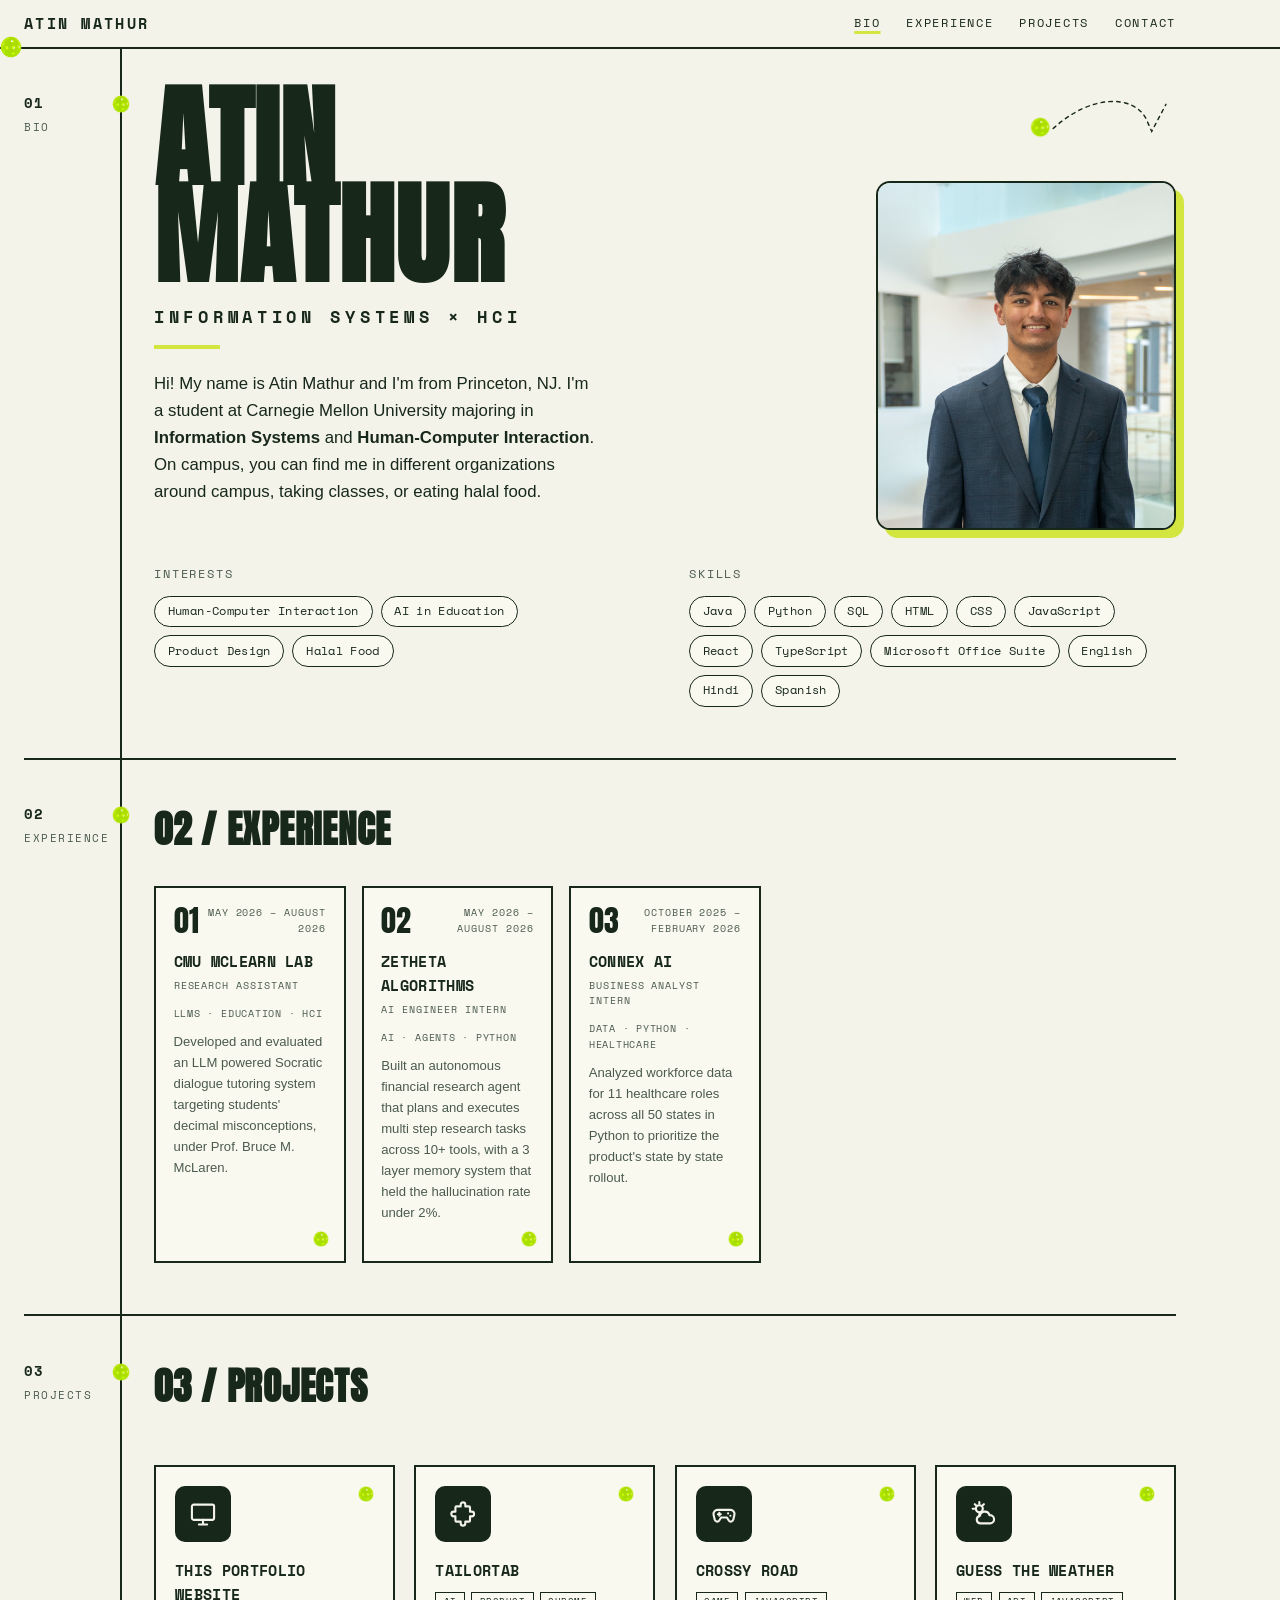
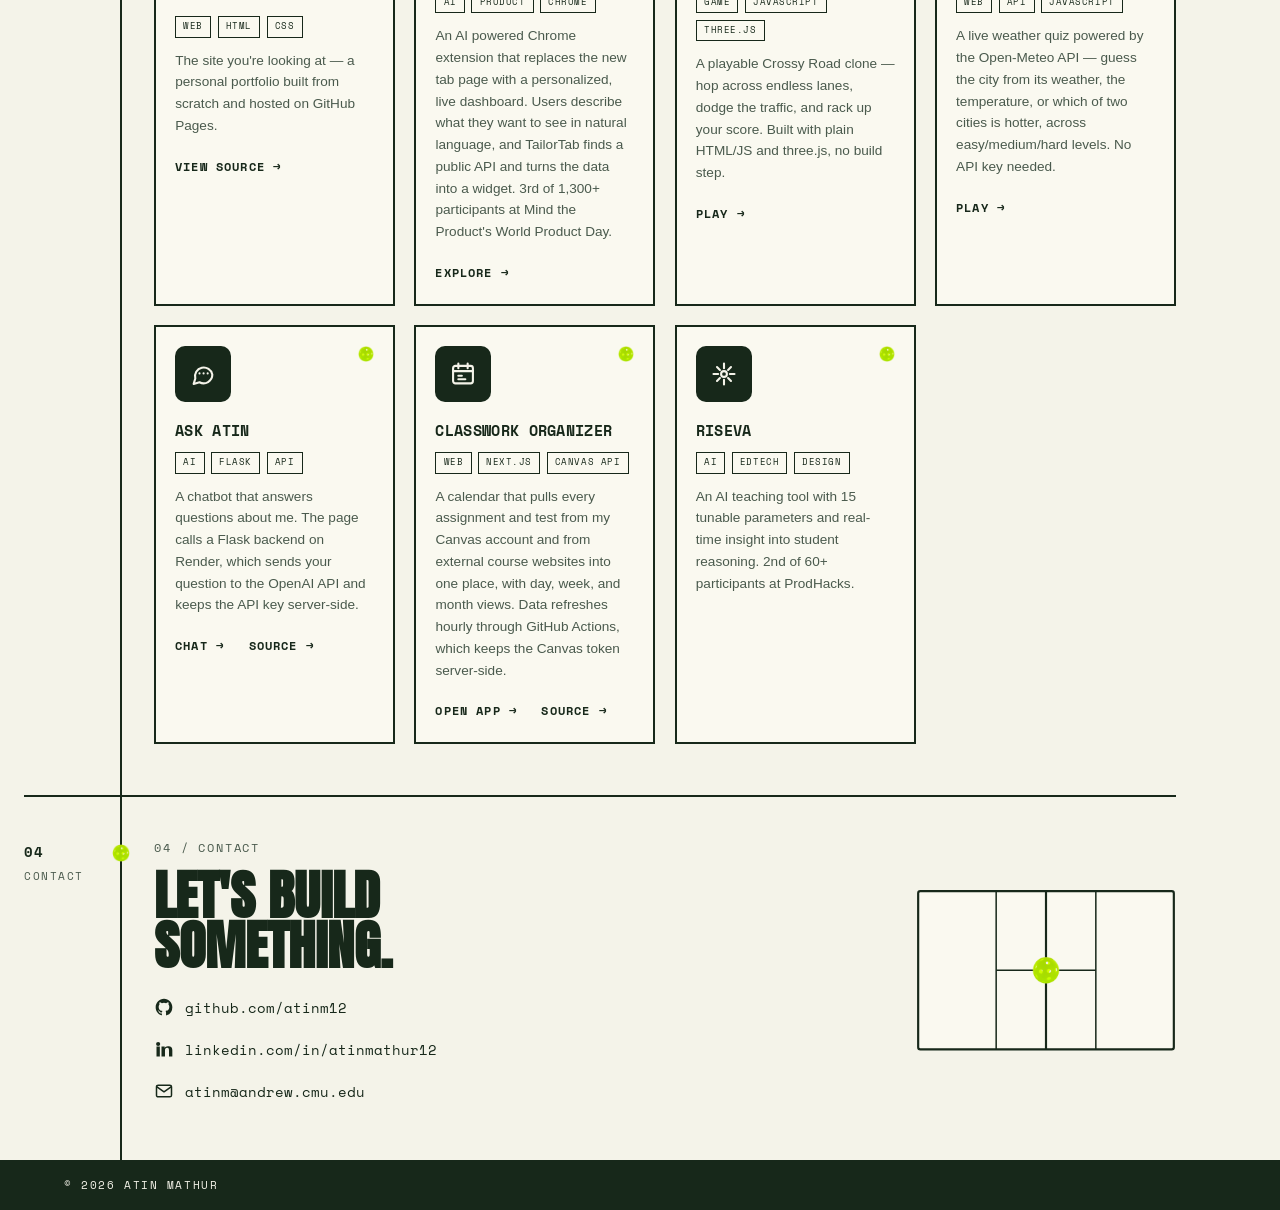
==== commit cbaaba12: "Add Classwork Organizer project card Co-Authored-By: Claude Opus 5.5 <noreply@anthropic.com>" ====
--- a/index.html
+++ b/index.html
@@ -220,6 +220,19 @@
             <p class="proj-desc">A chatbot that answers questions about me. The page calls a Flask backend on Render, which sends your question to the OpenAI API and keeps the API key server-side.</p>
             <a class="proj-link" href="ask-atin.html" target="_blank" rel="noopener">Chat &rarr;</a>
             <a class="proj-link" href="https://github.com/atinm12/ask-atin-backend" target="_blank" rel="noopener">Source &rarr;</a>
+          </article>
+
+          <article class="proj-card">
+            <div class="proj-icon" aria-hidden="true">
+              <!-- calendar icon -->
+              <svg viewBox="0 0 24 24" fill="none" stroke="currentColor" stroke-width="1.8" stroke-linecap="round" stroke-linejoin="round"><rect x="3.5" y="5" width="17" height="15" rx="2"/><path d="M3.5 9.5h17M8 3v4M16 3v4M8 13.5h3M8 16.5h6"/></svg>
+            </div>
+            <span class="pb pb-card" aria-hidden="true"></span>
+            <h3 class="proj-title">Classwork Organizer</h3>
+            <div class="proj-tags"><span>Web</span><span>Next.js</span><span>Canvas API</span></div>
+            <p class="proj-desc">A calendar that pulls every assignment and test from my Canvas account and from external course websites into one place, with day, week, and month views. Data refreshes hourly through GitHub Actions, which keeps the Canvas token server-side.</p>
+            <a class="proj-link" href="https://atinm12.github.io/classwork-organizer-integration/" target="_blank" rel="noopener">Open app &rarr;</a>
+            <a class="proj-link" href="https://github.com/atinm12/classwork-organizer-integration" target="_blank" rel="noopener">Source &rarr;</a>
           </article>
 
           <article class="proj-card">
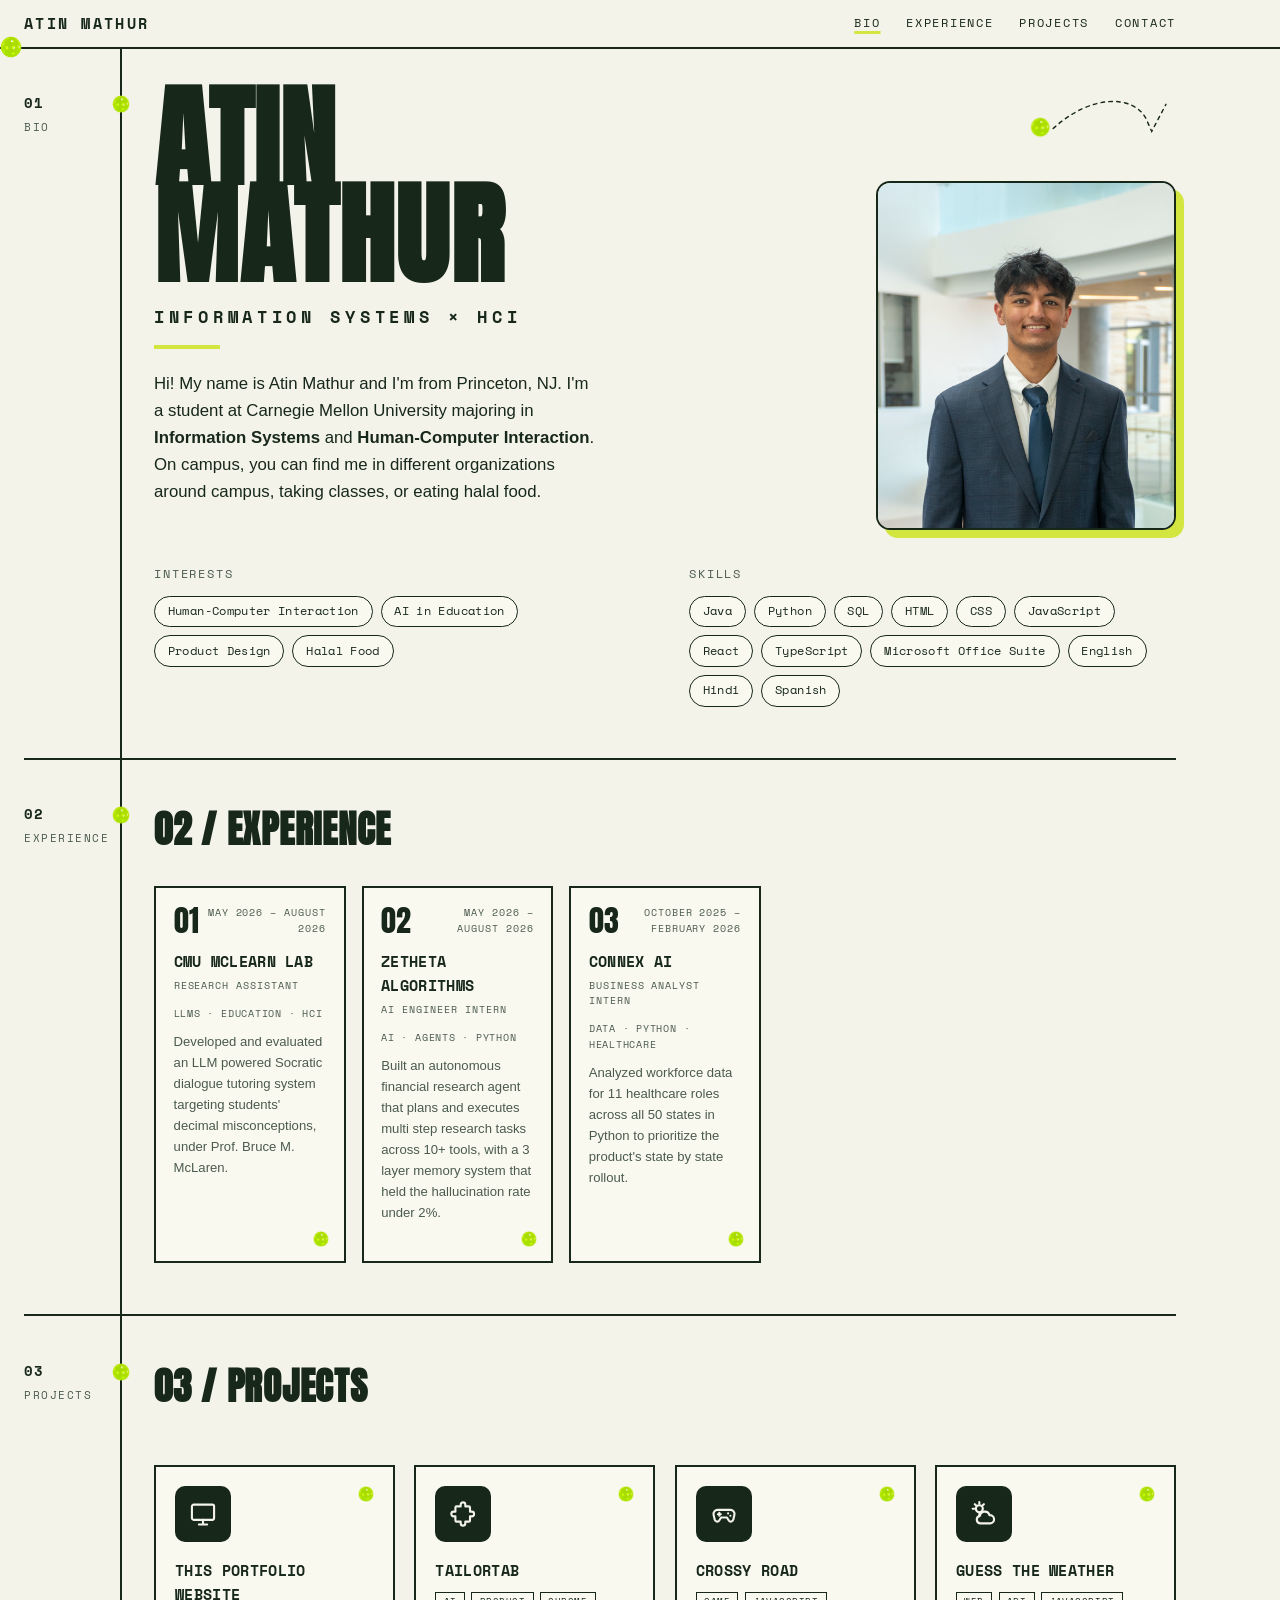
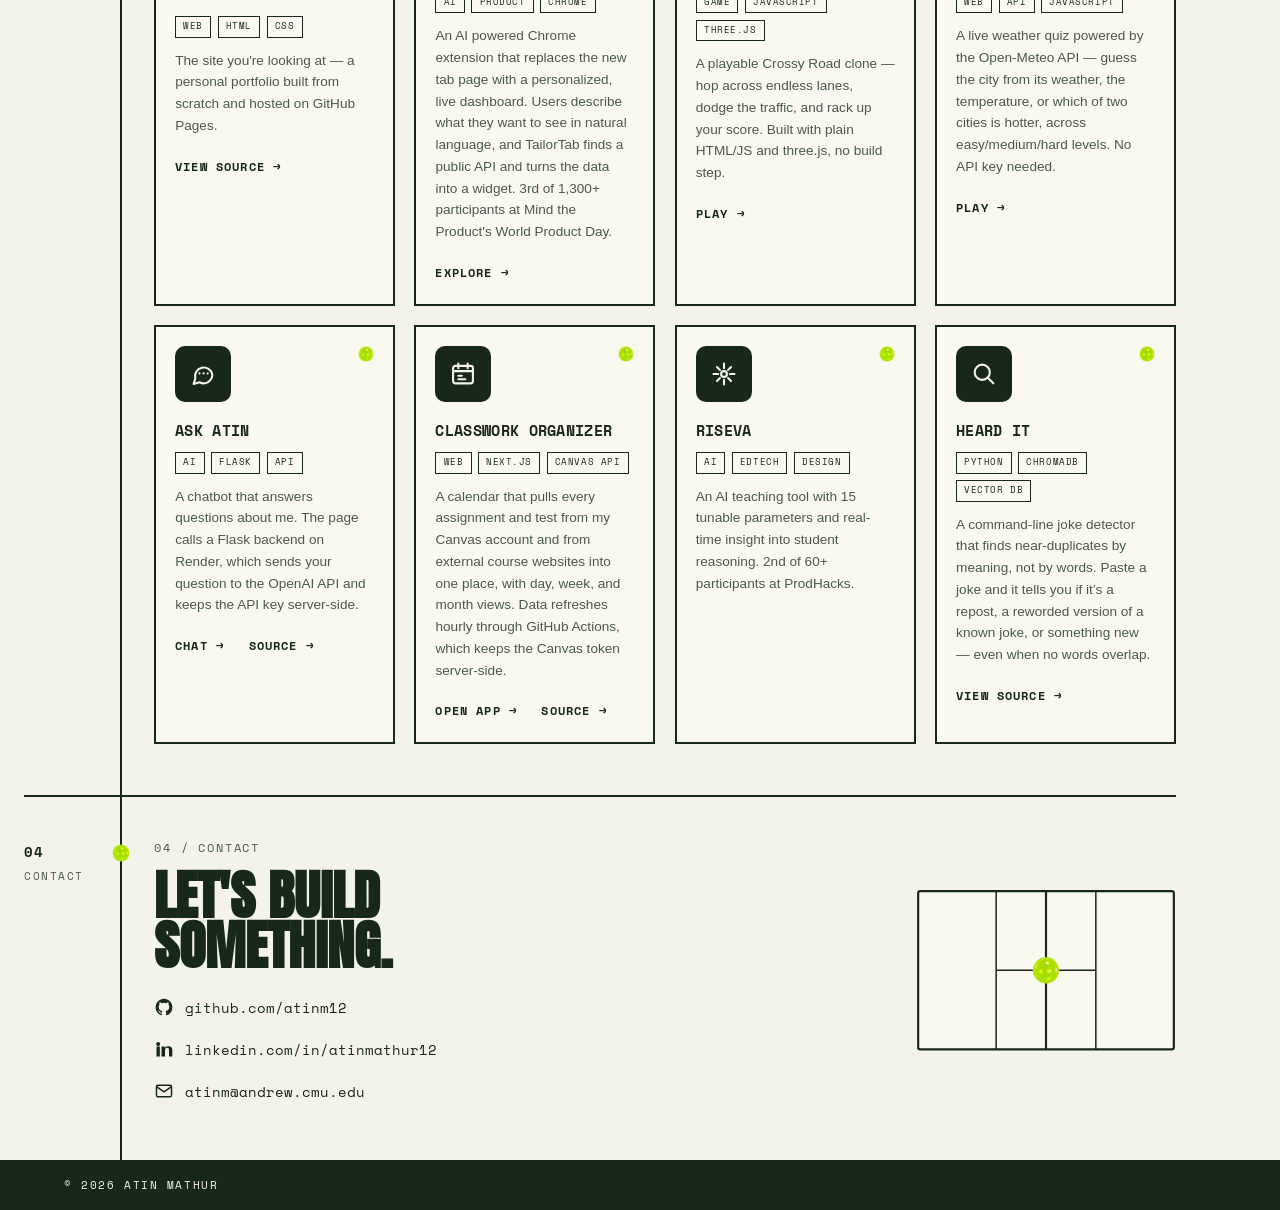
==== commit f27dc702: "Add Heard It project card" ====
--- a/index.html
+++ b/index.html
@@ -244,6 +244,18 @@
             <h3 class="proj-title">Riseva</h3>
             <div class="proj-tags"><span>AI</span><span>EdTech</span><span>Design</span></div>
             <p class="proj-desc">An AI teaching tool with 15 tunable parameters and real-time insight into student reasoning. 2nd of 60+ participants at ProdHacks.</p>
+          </article>
+
+          <article class="proj-card">
+            <div class="proj-icon" aria-hidden="true">
+              <!-- search / magnifying glass icon -->
+              <svg viewBox="0 0 24 24" fill="none" stroke="currentColor" stroke-width="1.8" stroke-linecap="round" stroke-linejoin="round"><circle cx="10.5" cy="10.5" r="6.5"/><path d="m15.5 15.5 4.5 4.5"/></svg>
+            </div>
+            <span class="pb pb-card" aria-hidden="true"></span>
+            <h3 class="proj-title">Heard It</h3>
+            <div class="proj-tags"><span>Python</span><span>ChromaDB</span><span>Vector DB</span></div>
+            <p class="proj-desc">A command-line joke detector that finds near-duplicates by meaning, not by words. Paste a joke and it tells you if it&rsquo;s a repost, a reworded version of a known joke, or something new &mdash; even when no words overlap.</p>
+            <a class="proj-link" href="https://github.com/atinm12/heard-it" target="_blank" rel="noopener">View source &rarr;</a>
           </article>
 
         </div>
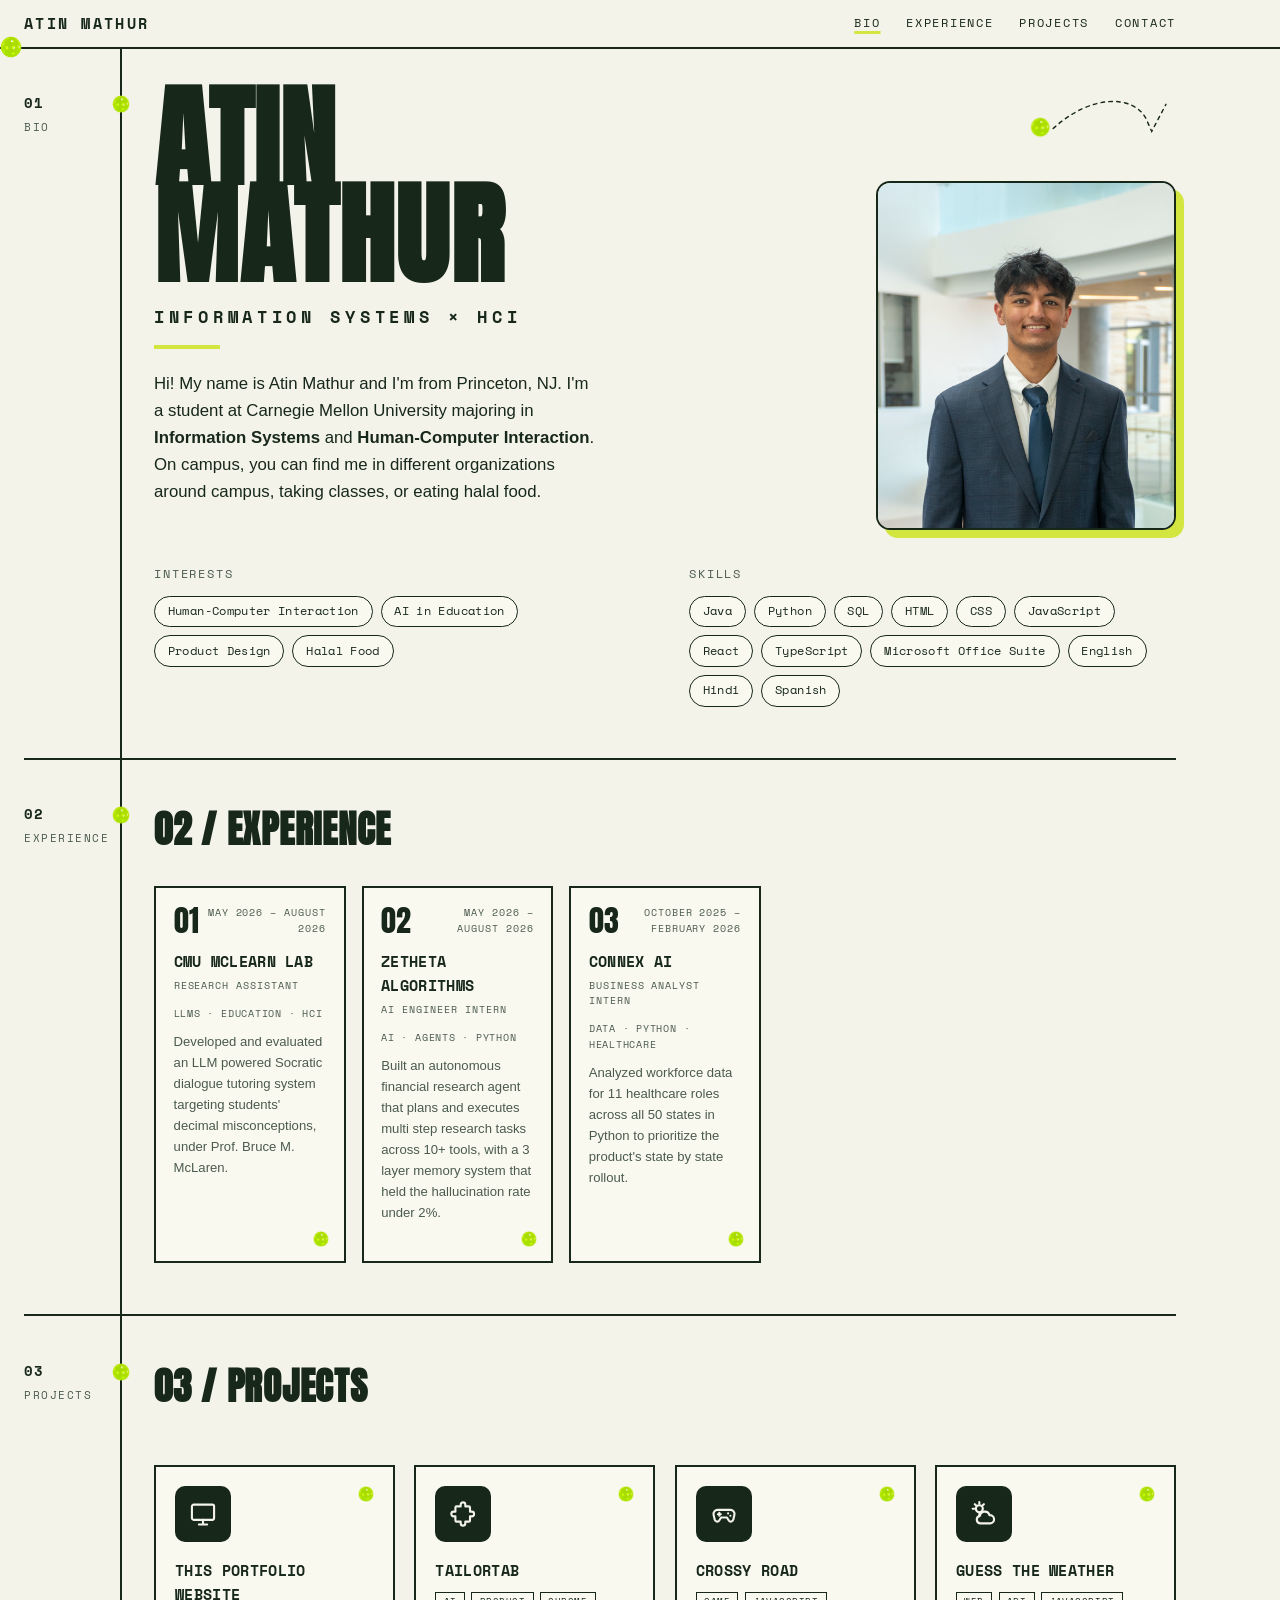
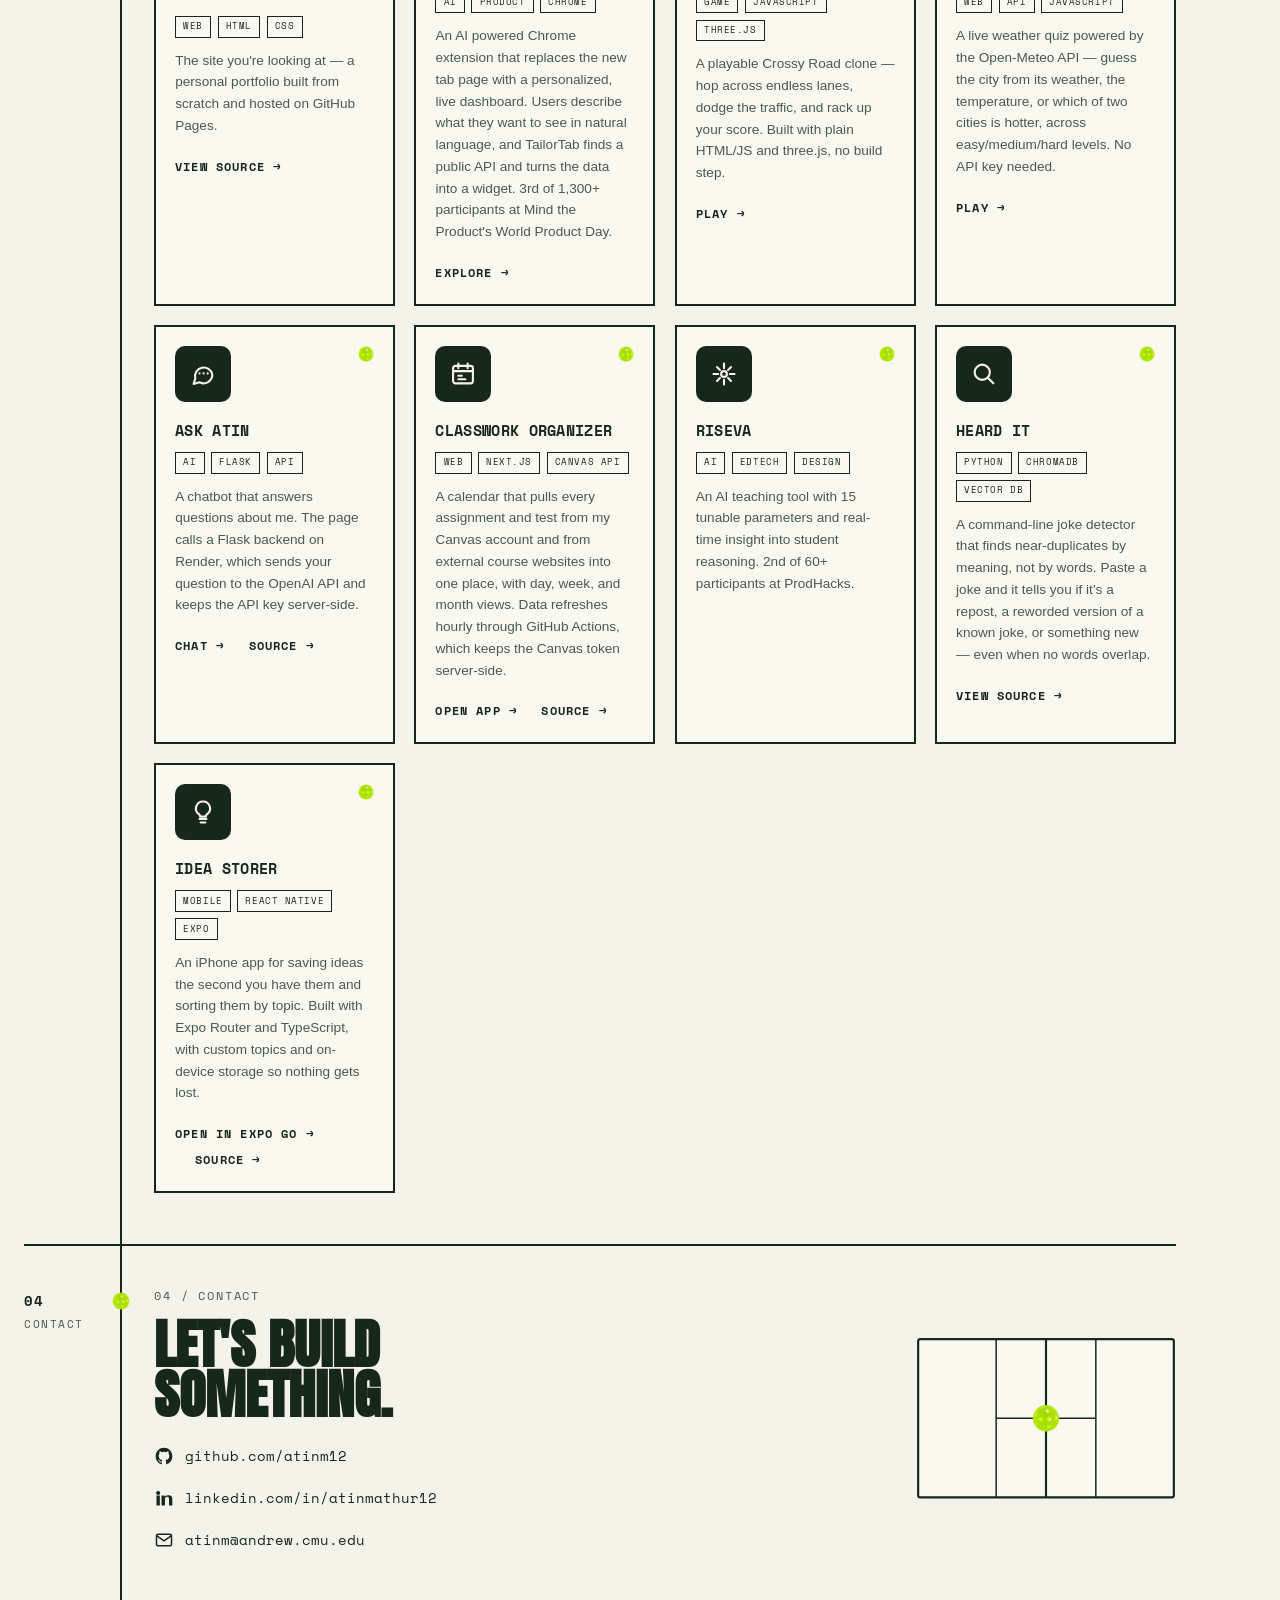
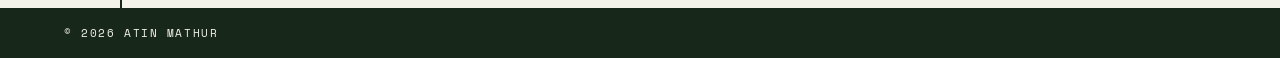
==== commit d8e29d90: "Add Idea Storer project card Co-Authored-By: Claude Opus 5.5 <noreply@anthropic.com>" ====
--- a/index.html
+++ b/index.html
@@ -256,6 +256,19 @@
             <div class="proj-tags"><span>Python</span><span>ChromaDB</span><span>Vector DB</span></div>
             <p class="proj-desc">A command-line joke detector that finds near-duplicates by meaning, not by words. Paste a joke and it tells you if it&rsquo;s a repost, a reworded version of a known joke, or something new &mdash; even when no words overlap.</p>
             <a class="proj-link" href="https://github.com/atinm12/heard-it" target="_blank" rel="noopener">View source &rarr;</a>
+          </article>
+
+          <article class="proj-card">
+            <div class="proj-icon" aria-hidden="true">
+              <!-- lightbulb icon -->
+              <svg viewBox="0 0 24 24" fill="none" stroke="currentColor" stroke-width="1.8" stroke-linecap="round" stroke-linejoin="round"><path d="M9 18h6"/><path d="M10 21h4"/><path d="M12 3a6 6 0 0 0-3.5 10.9c.6.4 1 1.1 1 1.8V16h5v-.3c0-.7.4-1.4 1-1.8A6 6 0 0 0 12 3Z"/></svg>
+            </div>
+            <span class="pb pb-card" aria-hidden="true"></span>
+            <h3 class="proj-title">Idea Storer</h3>
+            <div class="proj-tags"><span>Mobile</span><span>React Native</span><span>Expo</span></div>
+            <p class="proj-desc">An iPhone app for saving ideas the second you have them and sorting them by topic. Built with Expo Router and TypeScript, with custom topics and on-device storage so nothing gets lost.</p>
+            <a class="proj-link" href="https://expo.dev/accounts/atinm12/projects/idea-storer/updates/52331b03-d4d4-4a59-9991-35e18545fffc" target="_blank" rel="noopener">Open in Expo Go &rarr;</a>
+            <a class="proj-link" href="https://github.com/atinm12/idea-storer" target="_blank" rel="noopener">Source &rarr;</a>
           </article>
 
         </div>
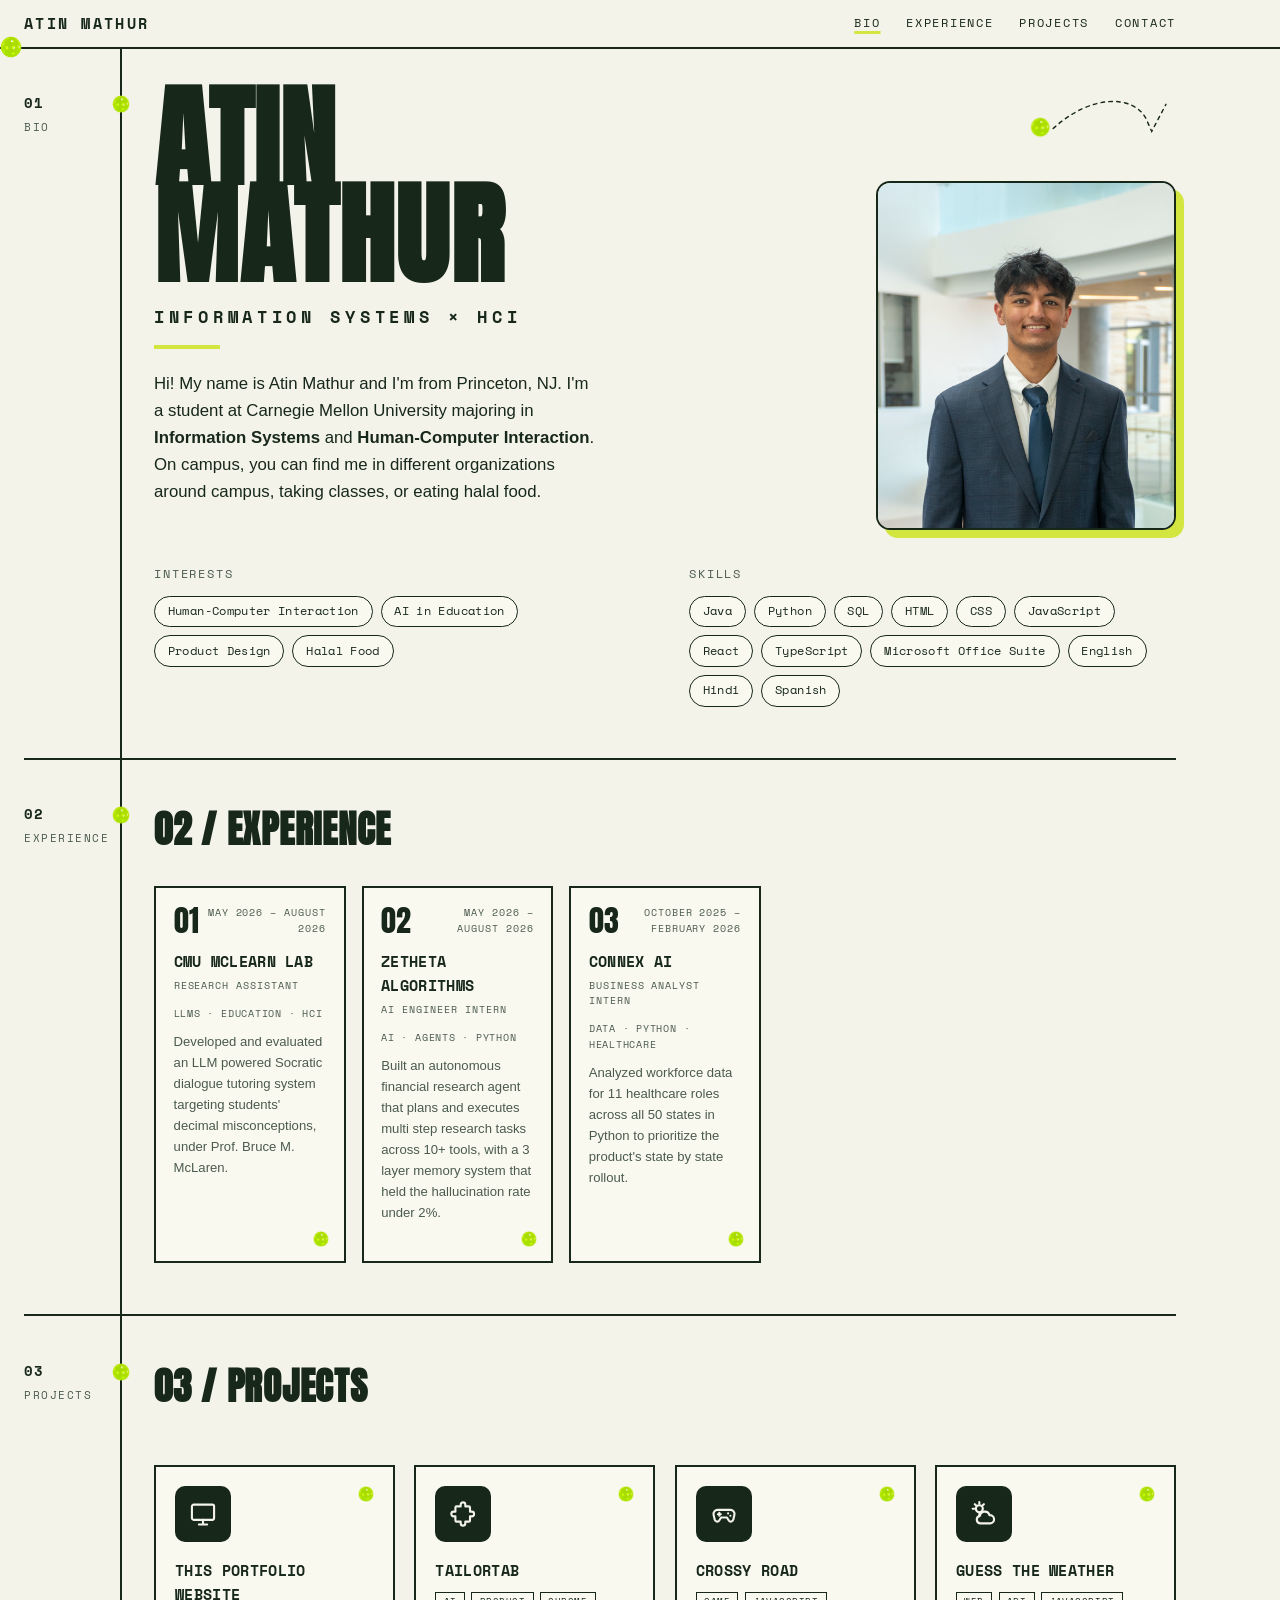
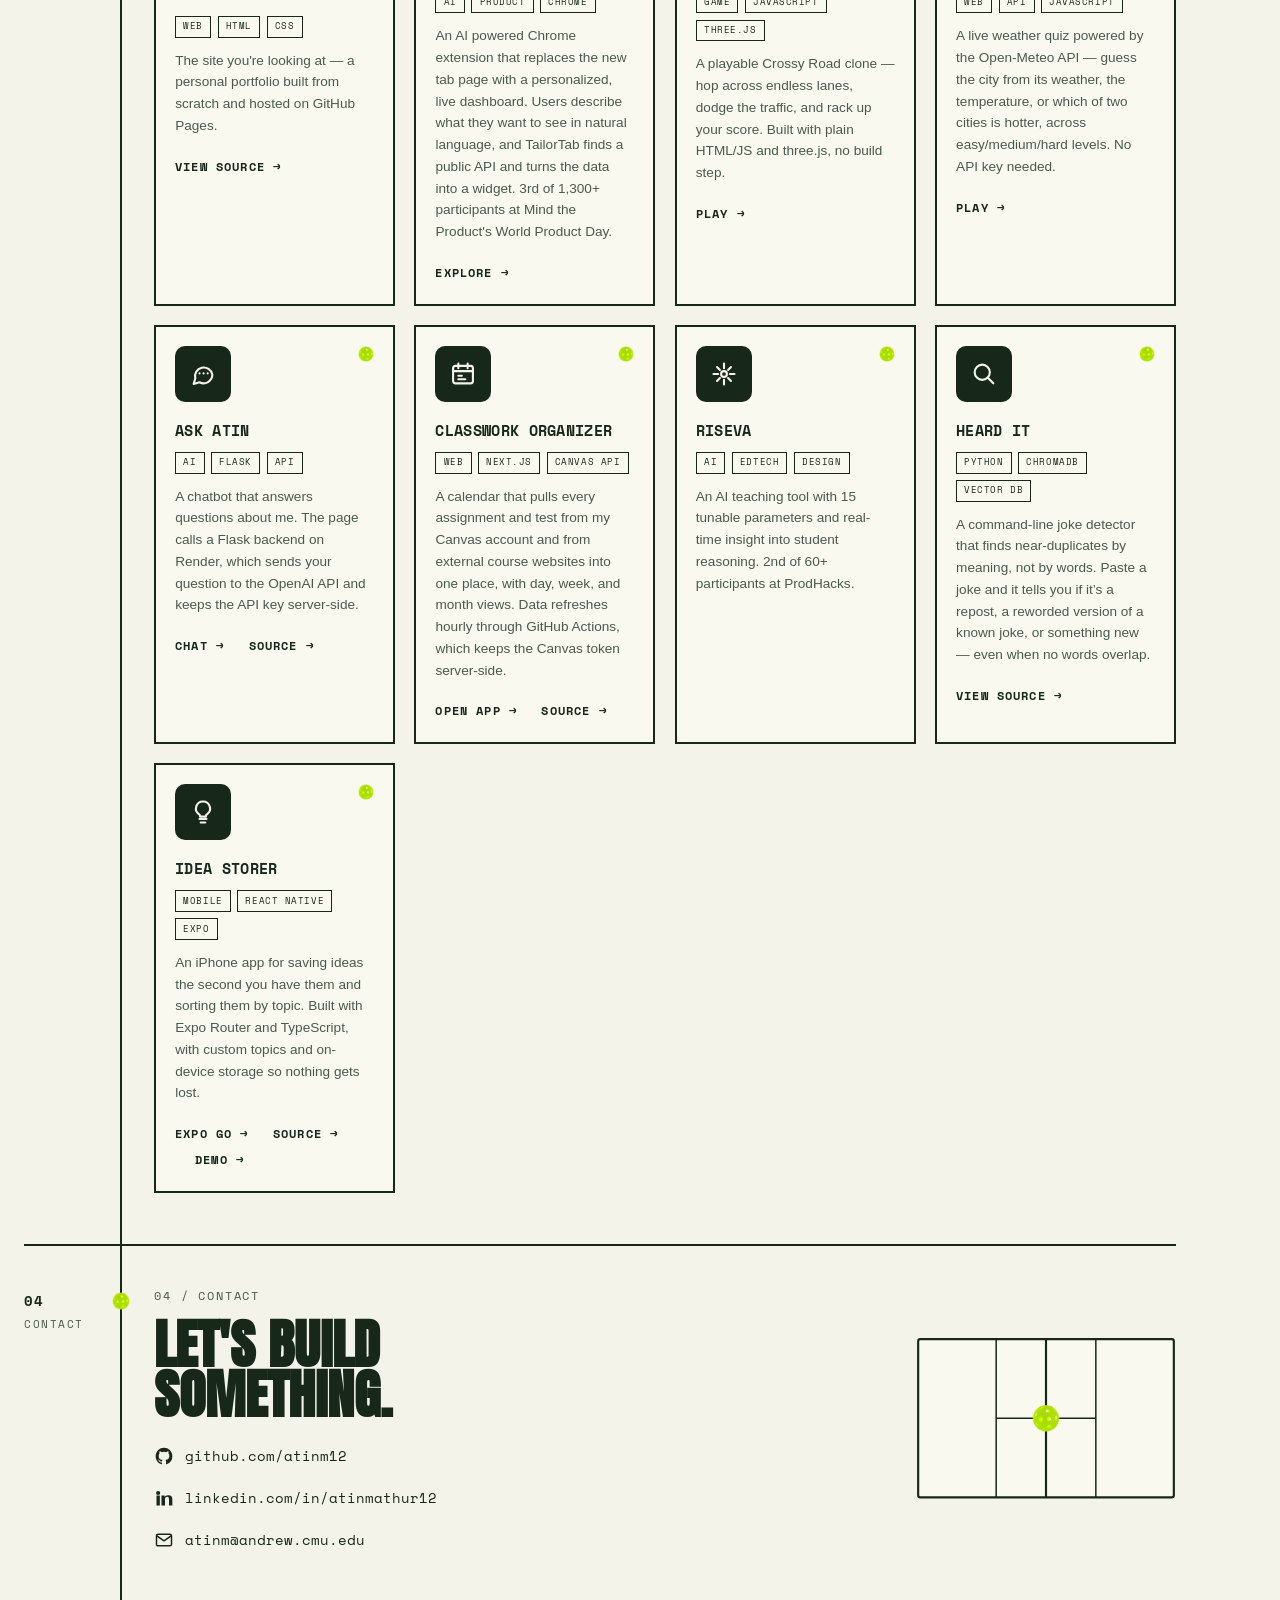
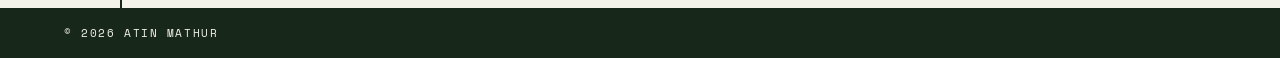
==== commit e24a0517: "Add demo video link to Idea Storer card Co-Authored-By: Claude Opus 5.5 <noreply@anthropic.com>" ====
--- a/index.html
+++ b/index.html
@@ -267,8 +267,9 @@
             <h3 class="proj-title">Idea Storer</h3>
             <div class="proj-tags"><span>Mobile</span><span>React Native</span><span>Expo</span></div>
             <p class="proj-desc">An iPhone app for saving ideas the second you have them and sorting them by topic. Built with Expo Router and TypeScript, with custom topics and on-device storage so nothing gets lost.</p>
-            <a class="proj-link" href="https://expo.dev/accounts/atinm12/projects/idea-storer/updates/52331b03-d4d4-4a59-9991-35e18545fffc" target="_blank" rel="noopener">Open in Expo Go &rarr;</a>
+            <a class="proj-link" href="https://expo.dev/accounts/atinm12/projects/idea-storer/updates/52331b03-d4d4-4a59-9991-35e18545fffc" target="_blank" rel="noopener">Expo Go &rarr;</a>
             <a class="proj-link" href="https://github.com/atinm12/idea-storer" target="_blank" rel="noopener">Source &rarr;</a>
+            <a class="proj-link" href="https://drive.google.com/file/d/1vwiblQi5k4Yi-UeUAIdtRb0nlhlV0IHK/view?usp=sharing" target="_blank" rel="noopener">Demo &rarr;</a>
           </article>
 
         </div>
